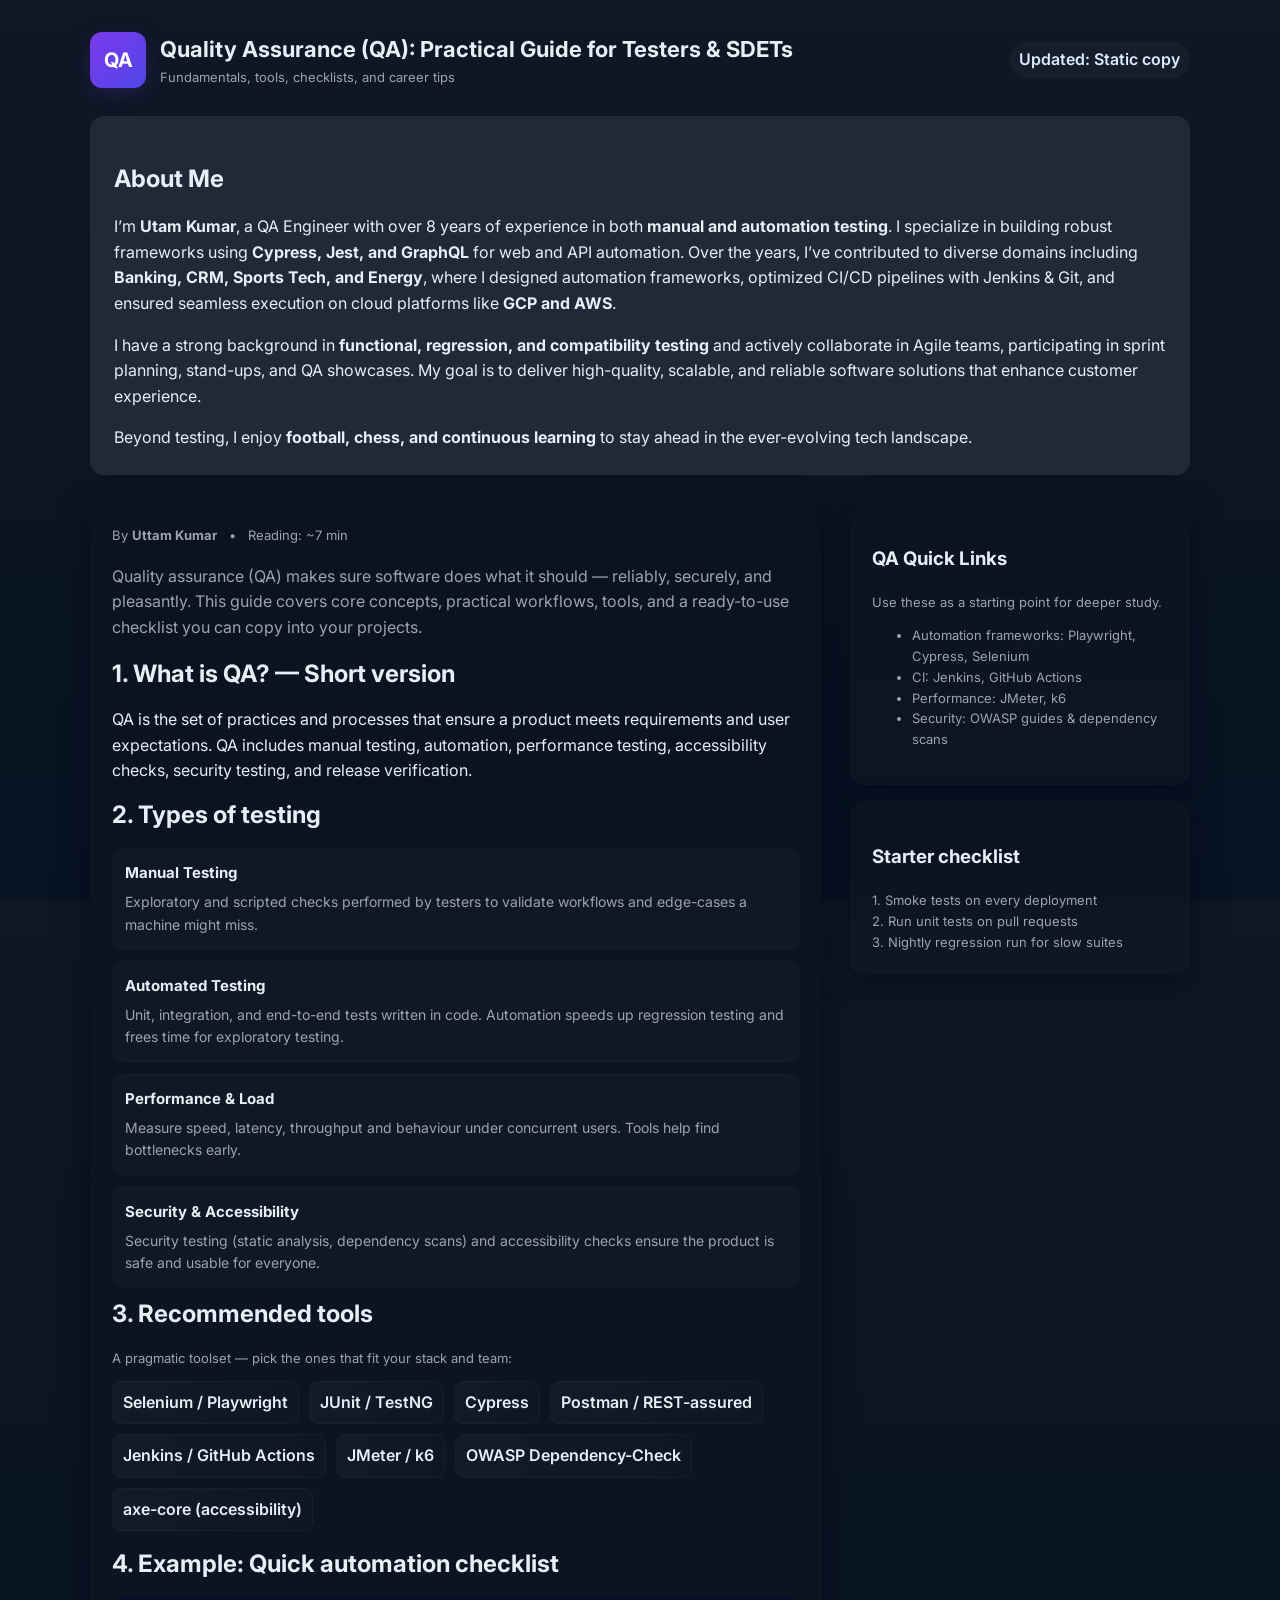
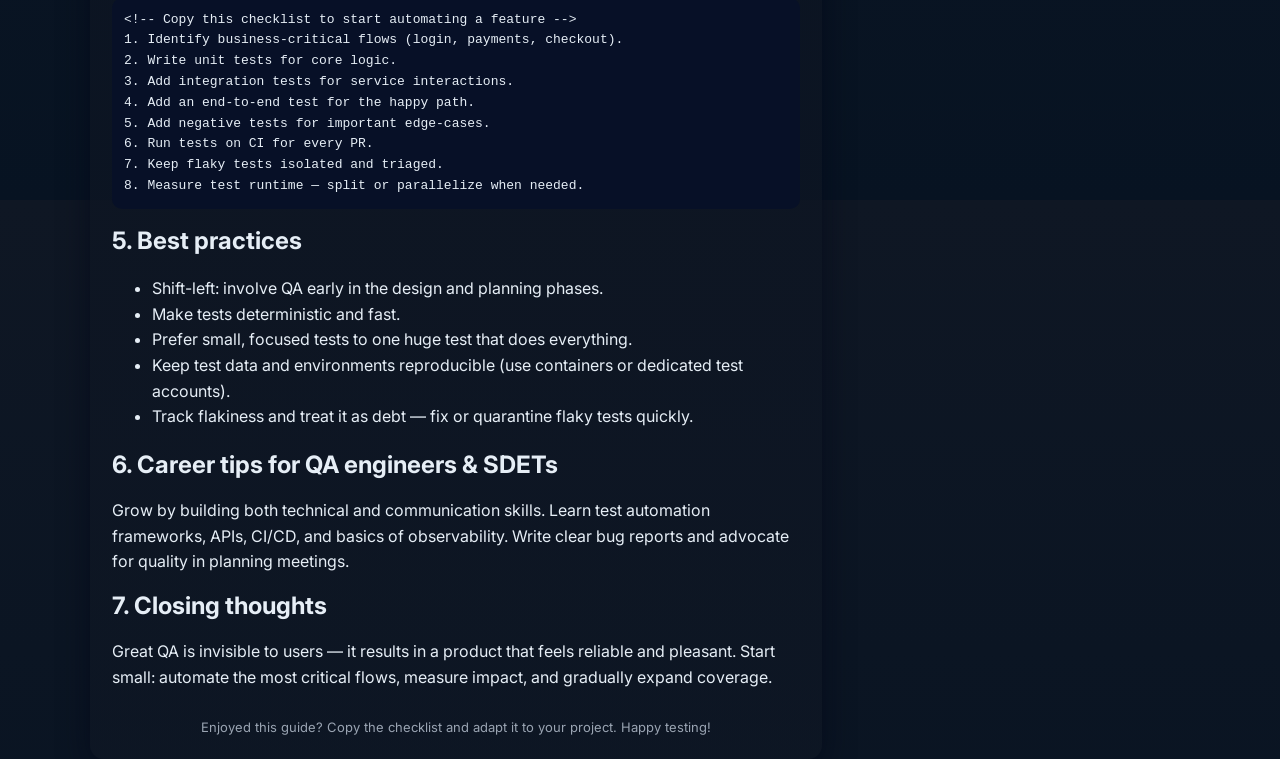
==== index.html @ 9bf0ba05 "testing" ====
<!doctype html>
<html lang="en">
<head>
  <meta charset="utf-8" />
  <meta name="viewport" content="width=device-width, initial-scale=1" />
  <title>Quality Assurance (QA) — A Practical Guide</title>
  <link href="https://fonts.googleapis.com/css2?family=Inter:wght@300;400;600;700&display=swap" rel="stylesheet">
  <style>
    :root{
      --bg:#0f1724; /* deep navy */
      --card:#0b1220;
      --muted:#9aa4b2;
      --accent:#7c3aed;
      --glass: rgba(255,255,255,0.03);
      --glass-2: rgba(255,255,255,0.02);
      --radius: 14px;
    }
    *{box-sizing:border-box}
    html,body{height:100%}
    body{
      margin:0;
      font-family:Inter,system-ui,-apple-system,"Segoe UI",Roboto,"Helvetica Neue",Arial;
      background: linear-gradient(180deg,var(--bg) 0%, #071322 100%);
      color:#e6eef6;
      -webkit-font-smoothing:antialiased;
      -moz-osx-font-smoothing:grayscale;
      line-height:1.6;
      padding:32px;
    }

    .container{max-width:1100px;margin:0 auto}

    header{
      display:flex;align-items:center;justify-content:space-between;margin-bottom:28px;
    }
    .brand{display:flex;gap:14px;align-items:center}
    .logo{
      width:56px;height:56px;border-radius:12px;background:linear-gradient(135deg,var(--accent),#4f46e5);display:flex;align-items:center;justify-content:center;font-weight:700;color:white;font-size:20px;box-shadow:0 6px 20px rgba(124,58,237,0.18)
    }
    h1{font-size:22px;margin:0}
    .sub{color:var(--muted);font-size:13px}

    main{display:grid;grid-template-columns:1fr 340px;gap:28px}

    .card{background:linear-gradient(180deg,var(--card), rgba(15,23,36,0.6));border-radius:var(--radius);padding:22px;box-shadow:0 8px 30px rgba(2,6,23,0.6);}

    /* article */
    article .lead{color:var(--muted);margin-bottom:14px}
    article h2{margin-top:8px;margin-bottom:14px}
    article p{margin:0 0 12px}

    .meta{display:flex;gap:12px;align-items:center;color:var(--muted);font-size:13px;margin-bottom:18px}
    .tag{background:var(--glass);padding:6px 10px;border-radius:999px;font-weight:600;color:#dbeafe}

    .section-list{display:grid;gap:12px}
    .step{background:var(--glass-2);padding:12px;border-radius:12px;border:1px solid rgba(255,255,255,0.02)}
    .step h3{margin:0 0 6px;font-size:15px}
    .step p{margin:0;color:var(--muted);font-size:14px}

    /* sidebar */
    aside .widget{margin-bottom:16px}
    .small{font-size:13px;color:var(--muted)}

    .tools-list{display:flex;flex-wrap:wrap;gap:10px}
    .chip{background:linear-gradient(90deg,rgba(255,255,255,0.03),rgba(255,255,255,0.01));padding:8px 10px;border-radius:10px;font-weight:600;border:1px solid rgba(255,255,255,0.03)}

    pre{background:#071027;padding:12px;border-radius:10px;overflow:auto;font-family:ui-monospace, SFMono-Regular, Menlo, Monaco, "Roboto Mono",monospace;font-size:13px}

    footer{margin-top:26px;color:var(--muted);font-size:13px;text-align:center}

    /* responsive */
    @media (max-width:900px){
      main{grid-template-columns:1fr;}
      body{padding:18px}
      .logo{width:48px;height:48px}
    }
  </style>
</head>
<body>
  <div class="container">
    <header>
      <div class="brand">
        <div class="logo">QA</div>
        <div>
          <h1>Quality Assurance (QA): Practical Guide for Testers & SDETs</h1>
          <div class="sub">Fundamentals, tools, checklists, and career tips</div>
        </div>
      </div>
      <div class="tag">Updated: Static copy</div>
    </header>

    <!-- About Section -->
    <section id="about" class="py-16" style="background:#1f2937;border-radius:var(--radius);padding:24px;margin-bottom:28px;">
      <div class="max-w-4xl mx-auto text-center">
        <h2 class="text-3xl font-bold mb-6" style="font-size:24px;margin-bottom:16px;">About Me</h2>
        <p style="color:#e6eef6;margin-bottom:12px;line-height:1.6;">
          I’m <strong>Utam Kumar</strong>, a QA Engineer with over 8 years of experience in both 
          <strong>manual and automation testing</strong>. I specialize in building robust frameworks 
          using <strong>Cypress, Jest, and GraphQL</strong> for web and API automation. 
          Over the years, I’ve contributed to diverse domains including <strong>Banking, CRM, Sports Tech, 
          and Energy</strong>, where I designed automation frameworks, optimized CI/CD pipelines with 
          Jenkins & Git, and ensured seamless execution on cloud platforms like <strong>GCP and AWS</strong>.
        </p>
        <p style="color:#e6eef6;margin-bottom:12px;line-height:1.6;">
          I have a strong background in <strong>functional, regression, and compatibility testing</strong> 
          and actively collaborate in Agile teams, participating in sprint planning, stand-ups, and QA showcases. 
          My goal is to deliver high-quality, scalable, and reliable software solutions that enhance customer experience.
        </p>
        <p style="color:#e6eef6;margin-bottom:0;line-height:1.6;">
          Beyond testing, I enjoy <strong>football, chess, and continuous learning</strong> to stay ahead in 
          the ever-evolving tech landscape.
        </p>
      </div>
    </section>

    <main>
      <div class="card">
        <article>
          <div class="meta">
            <div>By <strong>Uttam Kumar</strong></div>
            <div>•</div>
            <div>Reading: ~7 min</div>
          </div>

          <p class="lead">Quality assurance (QA) makes sure software does what it should — reliably, securely, and pleasantly. This guide covers core concepts, practical workflows, tools, and a ready-to-use checklist you can copy into your projects.</p>

          <h2>1. What is QA? — Short version</h2>
          <p>QA is the set of practices and processes that ensure a product meets requirements and user expectations. QA includes manual testing, automation, performance testing, accessibility checks, security testing, and release verification.</p>

          <h2>2. Types of testing</h2>
          <div class="section-list">
            <div class="step">
              <h3>Manual Testing</h3>
              <p>Exploratory and scripted checks performed by testers to validate workflows and edge-cases a machine might miss.</p>
            </div>
            <div class="step">
              <h3>Automated Testing</h3>
              <p>Unit, integration, and end-to-end tests written in code. Automation speeds up regression testing and frees time for exploratory testing.</p>
            </div>
            <div class="step">
              <h3>Performance & Load</h3>
              <p>Measure speed, latency, throughput and behaviour under concurrent users. Tools help find bottlenecks early.</p>
            </div>
            <div class="step">
              <h3>Security & Accessibility</h3>
              <p>Security testing (static analysis, dependency scans) and accessibility checks ensure the product is safe and usable for everyone.</p>
            </div>
          </div>

          <h2>3. Recommended tools</h2>
          <p class="small">A pragmatic toolset — pick the ones that fit your stack and team:</p>
          <div class="tools-list" style="margin-top:10px;margin-bottom:14px">
            <div class="chip">Selenium / Playwright</div>
            <div class="chip">JUnit / TestNG</div>
            <div class="chip">Cypress</div>
            <div class="chip">Postman / REST-assured</div>
            <div class="chip">Jenkins / GitHub Actions</div>
            <div class="chip">JMeter / k6</div>
            <div class="chip">OWASP Dependency-Check</div>
            <div class="chip">axe-core (accessibility)</div>
          </div>

          <h2>4. Example: Quick automation checklist</h2>
          <pre>&lt;!-- Copy this checklist to start automating a feature --&gt;
1. Identify business-critical flows (login, payments, checkout).
2. Write unit tests for core logic.
3. Add integration tests for service interactions.
4. Add an end-to-end test for the happy path.
5. Add negative tests for important edge-cases.
6. Run tests on CI for every PR.
7. Keep flaky tests isolated and triaged.
8. Measure test runtime — split or parallelize when needed.
</pre>

          <h2>5. Best practices</h2>
          <ul>
            <li>Shift-left: involve QA early in the design and planning phases.</li>
            <li>Make tests deterministic and fast.</li>
            <li>Prefer small, focused tests to one huge test that does everything.</li>
            <li>Keep test data and environments reproducible (use containers or dedicated test accounts).</li>
            <li>Track flakiness and treat it as debt — fix or quarantine flaky tests quickly.</li>
          </ul>

          <h2>6. Career tips for QA engineers & SDETs</h2>
          <p>Grow by building both technical and communication skills. Learn test automation frameworks, APIs, CI/CD, and basics of observability. Write clear bug reports and advocate for quality in planning meetings.</p>

          <h2>7. Closing thoughts</h2>
          <p>Great QA is invisible to users — it results in a product that feels reliable and pleasant. Start small: automate the most critical flows, measure impact, and gradually expand coverage.</p>

          <footer>Enjoyed this guide? Copy the checklist and adapt it to your project. Happy testing!</footer>
        </article>
      </div>

      <aside>
        <div class="card widget">
          <h3>QA Quick Links</h3>
          <div class="small" style="margin-top:8px">Use these as a starting point for deeper study.</div>
          <ul class="small" style="margin-top:12px">
            <li>Automation frameworks: Playwright, Cypress, Selenium</li>
            <li>CI: Jenkins, GitHub Actions</li>
            <li>Performance: JMeter, k6</li>
            <li>Security: OWASP guides & dependency scans</li>
          </ul>
        </div>

        <div class="card widget">
          <h3>Starter checklist</h3>
          <div class="small" style="margin-top:8px">
            1. Smoke tests on every deployment<br>
            2. Run unit tests on pull requests<br>
            3. Nightly regression run for slow suites
          </div>
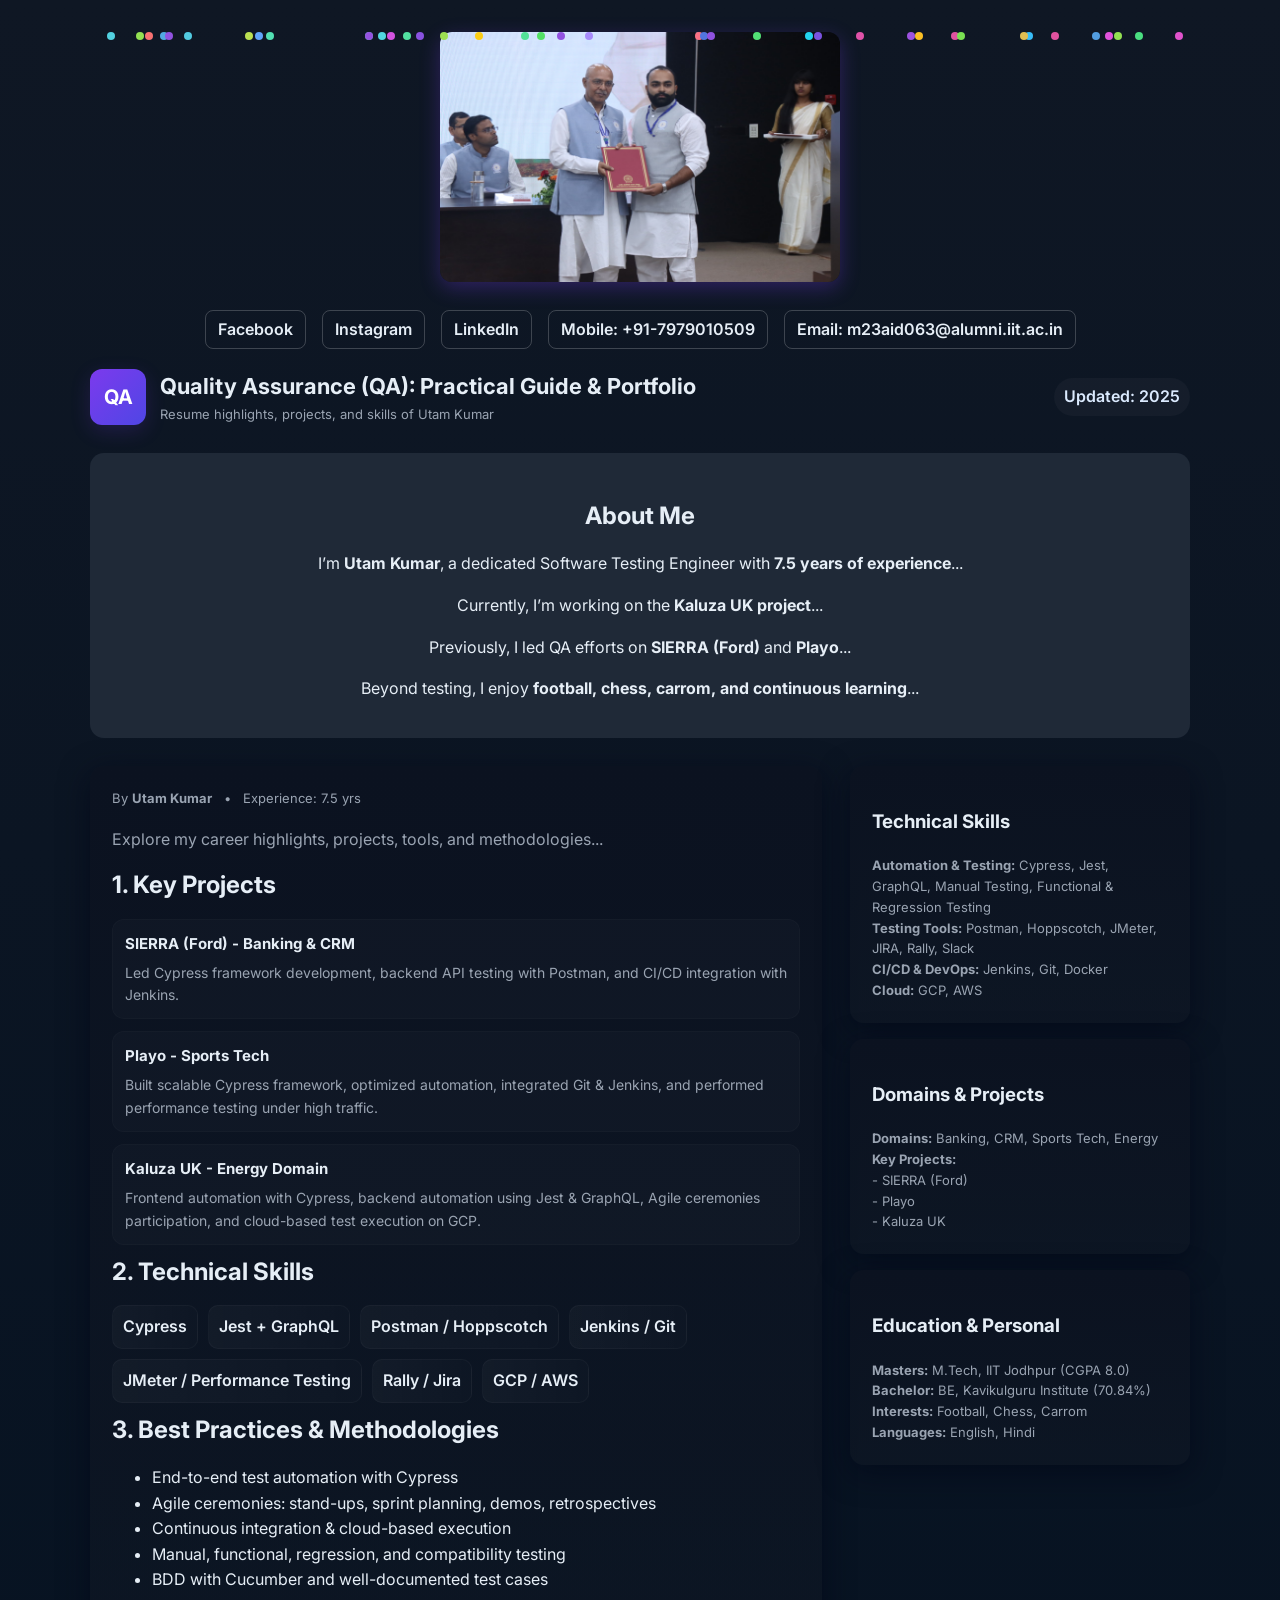
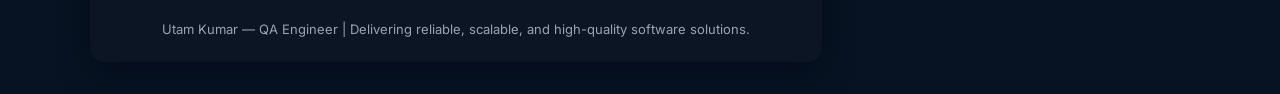
==== commit d290331d: "testing" ====
--- a/index.html
+++ b/index.html
@@ -3,113 +3,50 @@
 <head>
   <meta charset="utf-8" />
   <meta name="viewport" content="width=device-width, initial-scale=1" />
-  <title>Quality Assurance (QA) — A Practical Guide</title>
+  <title>Quality Assurance (QA) — Utam Kumar</title>
   <link href="https://fonts.googleapis.com/css2?family=Inter:wght@300;400;600;700&display=swap" rel="stylesheet">
-  <style>
-    :root{
-      --bg:#0f1724; /* deep navy */
-      --card:#0b1220;
-      --muted:#9aa4b2;
-      --accent:#7c3aed;
-      --glass: rgba(255,255,255,0.03);
-      --glass-2: rgba(255,255,255,0.02);
-      --radius: 14px;
-    }
-    *{box-sizing:border-box}
-    html,body{height:100%}
-    body{
-      margin:0;
-      font-family:Inter,system-ui,-apple-system,"Segoe UI",Roboto,"Helvetica Neue",Arial;
-      background: linear-gradient(180deg,var(--bg) 0%, #071322 100%);
-      color:#e6eef6;
-      -webkit-font-smoothing:antialiased;
-      -moz-osx-font-smoothing:grayscale;
-      line-height:1.6;
-      padding:32px;
-    }
-
-    .container{max-width:1100px;margin:0 auto}
-
-    header{
-      display:flex;align-items:center;justify-content:space-between;margin-bottom:28px;
-    }
-    .brand{display:flex;gap:14px;align-items:center}
-    .logo{
-      width:56px;height:56px;border-radius:12px;background:linear-gradient(135deg,var(--accent),#4f46e5);display:flex;align-items:center;justify-content:center;font-weight:700;color:white;font-size:20px;box-shadow:0 6px 20px rgba(124,58,237,0.18)
-    }
-    h1{font-size:22px;margin:0}
-    .sub{color:var(--muted);font-size:13px}
-
-    main{display:grid;grid-template-columns:1fr 340px;gap:28px}
-
-    .card{background:linear-gradient(180deg,var(--card), rgba(15,23,36,0.6));border-radius:var(--radius);padding:22px;box-shadow:0 8px 30px rgba(2,6,23,0.6);}
-
-    /* article */
-    article .lead{color:var(--muted);margin-bottom:14px}
-    article h2{margin-top:8px;margin-bottom:14px}
-    article p{margin:0 0 12px}
-
-    .meta{display:flex;gap:12px;align-items:center;color:var(--muted);font-size:13px;margin-bottom:18px}
-    .tag{background:var(--glass);padding:6px 10px;border-radius:999px;font-weight:600;color:#dbeafe}
-
-    .section-list{display:grid;gap:12px}
-    .step{background:var(--glass-2);padding:12px;border-radius:12px;border:1px solid rgba(255,255,255,0.02)}
-    .step h3{margin:0 0 6px;font-size:15px}
-    .step p{margin:0;color:var(--muted);font-size:14px}
-
-    /* sidebar */
-    aside .widget{margin-bottom:16px}
-    .small{font-size:13px;color:var(--muted)}
-
-    .tools-list{display:flex;flex-wrap:wrap;gap:10px}
-    .chip{background:linear-gradient(90deg,rgba(255,255,255,0.03),rgba(255,255,255,0.01));padding:8px 10px;border-radius:10px;font-weight:600;border:1px solid rgba(255,255,255,0.03)}
-
-    pre{background:#071027;padding:12px;border-radius:10px;overflow:auto;font-family:ui-monospace, SFMono-Regular, Menlo, Monaco, "Roboto Mono",monospace;font-size:13px}
-
-    footer{margin-top:26px;color:var(--muted);font-size:13px;text-align:center}
-
-    /* responsive */
-    @media (max-width:900px){
-      main{grid-template-columns:1fr;}
-      body{padding:18px}
-      .logo{width:48px;height:48px}
-    }
-  </style>
+  <link rel="stylesheet" href="css/style.css">
 </head>
 <body>
   <div class="container">
+
+    <!-- M.Tech Convocation Photo with Celebration -->
+    <div class="photo-wrapper">
+      <img src="images/convocation.JPG" alt="M.Tech Convocation" class="convocation-img">
+      <div class="confetti">
+        <span></span><span></span><span></span><span></span><span></span>
+        <span></span><span></span><span></span><span></span><span></span>
+      </div>
+    </div>
+
+    <!-- Social Links -->
+    <div class="social-links">
+      <a href="https://www.facebook.com/share/1Guyywwk8i/" target="_blank">Facebook</a>
+      <a href="https://www.instagram.com/uttam_singh____?igsh=MXFjZ2J3ajl0OWM5dw==" target="_blank">Instagram</a>
+      <a href="https://www.linkedin.com/in/utam-kumar-927044224/" target="_blank">LinkedIn</a>
+      <a href="tel:+917979010509">Mobile: +91-7979010509</a>
+      <a href="mailto:m23aid063@alumni.iit.ac.in">Email: m23aid063@alumni.iit.ac.in</a>
+    </div>
+
     <header>
       <div class="brand">
         <div class="logo">QA</div>
         <div>
-          <h1>Quality Assurance (QA): Practical Guide for Testers & SDETs</h1>
-          <div class="sub">Fundamentals, tools, checklists, and career tips</div>
+          <h1>Quality Assurance (QA): Practical Guide & Portfolio</h1>
+          <div class="sub">Resume highlights, projects, and skills of Utam Kumar</div>
         </div>
       </div>
-      <div class="tag">Updated: Static copy</div>
+      <div class="tag">Updated: 2025</div>
     </header>
 
     <!-- About Section -->
-    <section id="about" class="py-16" style="background:#1f2937;border-radius:var(--radius);padding:24px;margin-bottom:28px;">
-      <div class="max-w-4xl mx-auto text-center">
-        <h2 class="text-3xl font-bold mb-6" style="font-size:24px;margin-bottom:16px;">About Me</h2>
-        <p style="color:#e6eef6;margin-bottom:12px;line-height:1.6;">
-          I’m <strong>Utam Kumar</strong>, a QA Engineer with over 8 years of experience in both 
-          <strong>manual and automation testing</strong>. I specialize in building robust frameworks 
-          using <strong>Cypress, Jest, and GraphQL</strong> for web and API automation. 
-          Over the years, I’ve contributed to diverse domains including <strong>Banking, CRM, Sports Tech, 
-          and Energy</strong>, where I designed automation frameworks, optimized CI/CD pipelines with 
-          Jenkins & Git, and ensured seamless execution on cloud platforms like <strong>GCP and AWS</strong>.
-        </p>
-        <p style="color:#e6eef6;margin-bottom:12px;line-height:1.6;">
-          I have a strong background in <strong>functional, regression, and compatibility testing</strong> 
-          and actively collaborate in Agile teams, participating in sprint planning, stand-ups, and QA showcases. 
-          My goal is to deliver high-quality, scalable, and reliable software solutions that enhance customer experience.
-        </p>
-        <p style="color:#e6eef6;margin-bottom:0;line-height:1.6;">
-          Beyond testing, I enjoy <strong>football, chess, and continuous learning</strong> to stay ahead in 
-          the ever-evolving tech landscape.
-        </p>
+    <section id="about" class="about-section">
+      <div class="about-content">
+        <h2>About Me</h2>
+        <p>I’m <strong>Utam Kumar</strong>, a dedicated Software Testing Engineer with <strong>7.5 years of experience</strong>...</p>
+        <p>Currently, I’m working on the <strong>Kaluza UK project</strong>...</p>
+        <p>Previously, I led QA efforts on <strong>SIERRA (Ford)</strong> and <strong>Playo</strong>...</p>
+        <p>Beyond testing, I enjoy <strong>football, chess, carrom, and continuous learning</strong>...</p>
       </div>
     </section>
 
@@ -117,96 +54,90 @@
       <div class="card">
         <article>
           <div class="meta">
-            <div>By <strong>Uttam Kumar</strong></div>
+            <div>By <strong>Utam Kumar</strong></div>
             <div>•</div>
-            <div>Reading: ~7 min</div>
+            <div>Experience: 7.5 yrs</div>
           </div>
 
-          <p class="lead">Quality assurance (QA) makes sure software does what it should — reliably, securely, and pleasantly. This guide covers core concepts, practical workflows, tools, and a ready-to-use checklist you can copy into your projects.</p>
+          <p class="lead">Explore my career highlights, projects, tools, and methodologies...</p>
 
-          <h2>1. What is QA? — Short version</h2>
-          <p>QA is the set of practices and processes that ensure a product meets requirements and user expectations. QA includes manual testing, automation, performance testing, accessibility checks, security testing, and release verification.</p>
-
-          <h2>2. Types of testing</h2>
+          <h2>1. Key Projects</h2>
           <div class="section-list">
             <div class="step">
-              <h3>Manual Testing</h3>
-              <p>Exploratory and scripted checks performed by testers to validate workflows and edge-cases a machine might miss.</p>
+              <h3>SIERRA (Ford) - Banking & CRM</h3>
+              <p>Led Cypress framework development, backend API testing with Postman, and CI/CD integration with Jenkins.</p>
             </div>
             <div class="step">
-              <h3>Automated Testing</h3>
-              <p>Unit, integration, and end-to-end tests written in code. Automation speeds up regression testing and frees time for exploratory testing.</p>
+              <h3>Playo - Sports Tech</h3>
+              <p>Built scalable Cypress framework, optimized automation, integrated Git & Jenkins, and performed performance testing under high traffic.</p>
             </div>
             <div class="step">
-              <h3>Performance & Load</h3>
-              <p>Measure speed, latency, throughput and behaviour under concurrent users. Tools help find bottlenecks early.</p>
-            </div>
-            <div class="step">
-              <h3>Security & Accessibility</h3>
-              <p>Security testing (static analysis, dependency scans) and accessibility checks ensure the product is safe and usable for everyone.</p>
+              <h3>Kaluza UK - Energy Domain</h3>
+              <p>Frontend automation with Cypress, backend automation using Jest & GraphQL, Agile ceremonies participation, and cloud-based test execution on GCP.</p>
             </div>
           </div>
 
-          <h2>3. Recommended tools</h2>
-          <p class="small">A pragmatic toolset — pick the ones that fit your stack and team:</p>
-          <div class="tools-list" style="margin-top:10px;margin-bottom:14px">
-            <div class="chip">Selenium / Playwright</div>
-            <div class="chip">JUnit / TestNG</div>
+          <h2>2. Technical Skills</h2>
+          <div class="tools-list">
             <div class="chip">Cypress</div>
-            <div class="chip">Postman / REST-assured</div>
-            <div class="chip">Jenkins / GitHub Actions</div>
-            <div class="chip">JMeter / k6</div>
-            <div class="chip">OWASP Dependency-Check</div>
-            <div class="chip">axe-core (accessibility)</div>
+            <div class="chip">Jest + GraphQL</div>
+            <div class="chip">Postman / Hoppscotch</div>
+            <div class="chip">Jenkins / Git</div>
+            <div class="chip">JMeter / Performance Testing</div>
+            <div class="chip">Rally / Jira</div>
+            <div class="chip">GCP / AWS</div>
           </div>
 
-          <h2>4. Example: Quick automation checklist</h2>
-          <pre>&lt;!-- Copy this checklist to start automating a feature --&gt;
-1. Identify business-critical flows (login, payments, checkout).
-2. Write unit tests for core logic.
-3. Add integration tests for service interactions.
-4. Add an end-to-end test for the happy path.
-5. Add negative tests for important edge-cases.
-6. Run tests on CI for every PR.
-7. Keep flaky tests isolated and triaged.
-8. Measure test runtime — split or parallelize when needed.
-</pre>
-
-          <h2>5. Best practices</h2>
+          <h2>3. Best Practices & Methodologies</h2>
           <ul>
-            <li>Shift-left: involve QA early in the design and planning phases.</li>
-            <li>Make tests deterministic and fast.</li>
-            <li>Prefer small, focused tests to one huge test that does everything.</li>
-            <li>Keep test data and environments reproducible (use containers or dedicated test accounts).</li>
-            <li>Track flakiness and treat it as debt — fix or quarantine flaky tests quickly.</li>
+            <li>End-to-end test automation with Cypress</li>
+            <li>Agile ceremonies: stand-ups, sprint planning, demos, retrospectives</li>
+            <li>Continuous integration & cloud-based execution</li>
+            <li>Manual, functional, regression, and compatibility testing</li>
+            <li>BDD with Cucumber and well-documented test cases</li>
           </ul>
 
-          <h2>6. Career tips for QA engineers & SDETs</h2>
-          <p>Grow by building both technical and communication skills. Learn test automation frameworks, APIs, CI/CD, and basics of observability. Write clear bug reports and advocate for quality in planning meetings.</p>
-
-          <h2>7. Closing thoughts</h2>
-          <p>Great QA is invisible to users — it results in a product that feels reliable and pleasant. Start small: automate the most critical flows, measure impact, and gradually expand coverage.</p>
-
-          <footer>Enjoyed this guide? Copy the checklist and adapt it to your project. Happy testing!</footer>
+          <footer>Utam Kumar — QA Engineer | Delivering reliable, scalable, and high-quality software solutions.</footer>
         </article>
       </div>
 
       <aside>
         <div class="card widget">
-          <h3>QA Quick Links</h3>
-          <div class="small" style="margin-top:8px">Use these as a starting point for deeper study.</div>
-          <ul class="small" style="margin-top:12px">
-            <li>Automation frameworks: Playwright, Cypress, Selenium</li>
-            <li>CI: Jenkins, GitHub Actions</li>
-            <li>Performance: JMeter, k6</li>
-            <li>Security: OWASP guides & dependency scans</li>
-          </ul>
+          <h3>Technical Skills</h3>
+          <div class="small">
+            <strong>Automation & Testing:</strong> Cypress, Jest, GraphQL, Manual Testing, Functional & Regression Testing<br>
+            <strong>Testing Tools:</strong> Postman, Hoppscotch, JMeter, JIRA, Rally, Slack<br>
+            <strong>CI/CD & DevOps:</strong> Jenkins, Git, Docker<br>
+            <strong>Cloud:</strong> GCP, AWS
+          </div>
         </div>
 
         <div class="card widget">
-          <h3>Starter checklist</h3>
-          <div class="small" style="margin-top:8px">
-            1. Smoke tests on every deployment<br>
-            2. Run unit tests on pull requests<br>
-            3. Nightly regression run for slow suites
-          </div>+          <h3>Domains & Projects</h3>
+          <div class="small">
+            <strong>Domains:</strong> Banking, CRM, Sports Tech, Energy<br>
+            <strong>Key Projects:</strong><br>
+            - SIERRA (Ford)<br>
+            - Playo<br>
+            - Kaluza UK
+          </div>
+        </div>
+
+        <div class="card widget">
+          <h3>Education & Personal</h3>
+          <div class="small">
+            <strong>Masters:</strong> M.Tech, IIT Jodhpur (CGPA 8.0)<br>
+            <strong>Bachelor:</strong> BE, Kavikulguru Institute (70.84%)<br>
+            <strong>Interests:</strong> Football, Chess, Carrom<br>
+            <strong>Languages:</strong> English, Hindi
+          </div>
+        </div>
+      </aside>
+    </main>
+
+  </div>
+
+  <!-- Optional JS for dynamic confetti -->
+  <script src="js/confetti.js"></script>
+</body>
+</html>
--- a/css/style.css
+++ b/css/style.css
@@ -0,0 +1,68 @@
+:root{
+  --bg:#0f1724; --card:#0b1220; --muted:#9aa4b2; --accent:#7c3aed;
+  --glass: rgba(255,255,255,0.03); --glass-2: rgba(255,255,255,0.02);
+  --radius:14px;
+}
+*{box-sizing:border-box;}
+body{
+  margin:0; font-family:Inter,system-ui,-apple-system,"Segoe UI",Roboto,sans-serif;
+  background:linear-gradient(180deg,var(--bg) 0%, #071322 100%);
+  color:#e6eef6; line-height:1.6; padding:32px;
+}
+
+.container{max-width:1100px;margin:0 auto;}
+header{display:flex;align-items:center;justify-content:space-between;margin-bottom:28px;}
+.brand{display:flex;gap:14px;align-items:center;}
+.logo{width:56px;height:56px;border-radius:12px;background:linear-gradient(135deg,var(--accent),#4f46e5);display:flex;align-items:center;justify-content:center;font-weight:700;color:white;font-size:20px;box-shadow:0 6px 20px rgba(124,58,237,0.18);}
+h1{font-size:22px;margin:0;}
+.sub{color:var(--muted);font-size:13px;}
+main{display:grid;grid-template-columns:1fr 340px;gap:28px;}
+.card{background:linear-gradient(180deg,var(--card), rgba(15,23,36,0.6));border-radius:var(--radius);padding:22px;box-shadow:0 8px 30px rgba(2,6,23,0.6);}
+article .lead{color:var(--muted);margin-bottom:14px;}
+article h2{margin-top:8px;margin-bottom:14px;}
+article p{margin:0 0 12px;}
+.meta{display:flex;gap:12px;align-items:center;color:var(--muted);font-size:13px;margin-bottom:18px;}
+.tag{background:var(--glass);padding:6px 10px;border-radius:999px;font-weight:600;color:#dbeafe;}
+.section-list{display:grid;gap:12px;}
+.step{background:var(--glass-2);padding:12px;border-radius:12px;border:1px solid rgba(255,255,255,0.02);}
+.step h3{margin:0 0 6px;font-size:15px;}
+.step p{margin:0;color:var(--muted);font-size:14px;}
+aside .widget{margin-bottom:16px;}
+.small{font-size:13px;color:var(--muted);}
+.tools-list{display:flex;flex-wrap:wrap;gap:10px;}
+.chip{background:linear-gradient(90deg,rgba(255,255,255,0.03),rgba(255,255,255,0.01));padding:8px 10px;border-radius:10px;font-weight:600;border:1px solid rgba(255,255,255,0.03);}
+footer{margin-top:26px;color:var(--muted);font-size:13px;text-align:center;}
+.social-links{display:flex;justify-content:center;gap:16px;margin-bottom:20px;}
+.social-links a{color:#e6eef6;text-decoration:none;font-weight:600;border:1px solid rgba(255,255,255,0.2);padding:6px 12px;border-radius:8px;transition:0.2s;}
+.social-links a:hover{background:var(--accent);color:white;border-color:var(--accent);}
+
+/* About Section */
+.about-section{background:#1f2937;border-radius:var(--radius);padding:24px;margin-bottom:28px;text-align:center;}
+.about-section h2{font-size:24px;margin-bottom:16px;}
+.about-section p{color:#e6eef6;margin-bottom:12px;line-height:1.6;}
+
+/* Convocation + Celebration */
+.photo-wrapper{position:relative;text-align:center;margin-bottom:20px;}
+.convocation-img{width:400px;height:250px;border-radius:12px;box-shadow:0 6px 20px rgba(124,58,237,0.3);}
+.confetti{position:absolute;top:0;left:0;width:100%;height:100%;pointer-events:none;overflow:hidden;}
+.confetti span{position:absolute;display:block;width:8px;height:8px;border-radius:50%;animation:fall 2.5s linear infinite;}
+@keyframes fall{0%{transform:translateY(0) rotate(0deg);opacity:1;}100%{transform:translateY(250px) rotate(360deg);opacity:0;}}
+.confetti span:nth-child(1){left:5%;animation-delay:0s;background:#f87171;}
+.confetti span:nth-child(2){left:15%;animation-delay:0.3s;background:#60a5fa;}
+.confetti span:nth-child(3){left:25%;animation-delay:0.6s;background:#34d399;}
+.confetti span:nth-child(4){left:35%;animation-delay:0.9s;background:#facc15;}
+.confetti span:nth-child(5){left:45%;animation-delay:1.2s;background:#a78bfa;}
+.confetti span:nth-child(6){left:55%;animation-delay:1.5s;background:#fb7185;}
+.confetti span:nth-child(7){left:65%;animation-delay:1.8s;background:#22d3ee;}
+.confetti span:nth-child(8){left:75%;animation-delay:2.1s;background:#fbbf24;}
+.confetti span:nth-child(9){left:85%;animation-delay:2.4s;background:#38bdf8;}
+.confetti span:nth-child(10){left:95%;animation-delay:2.7s;background:#4ade80;}
+
+/* Responsive */
+@media (max-width:900px){
+  main{grid-template-columns:1fr;}
+  body{padding:18px;}
+  .logo{width:48px;height:48px;}
+  .social-links{flex-wrap:wrap;gap:10px;}
+  .convocation-img{width:100%;height:auto;}
+}
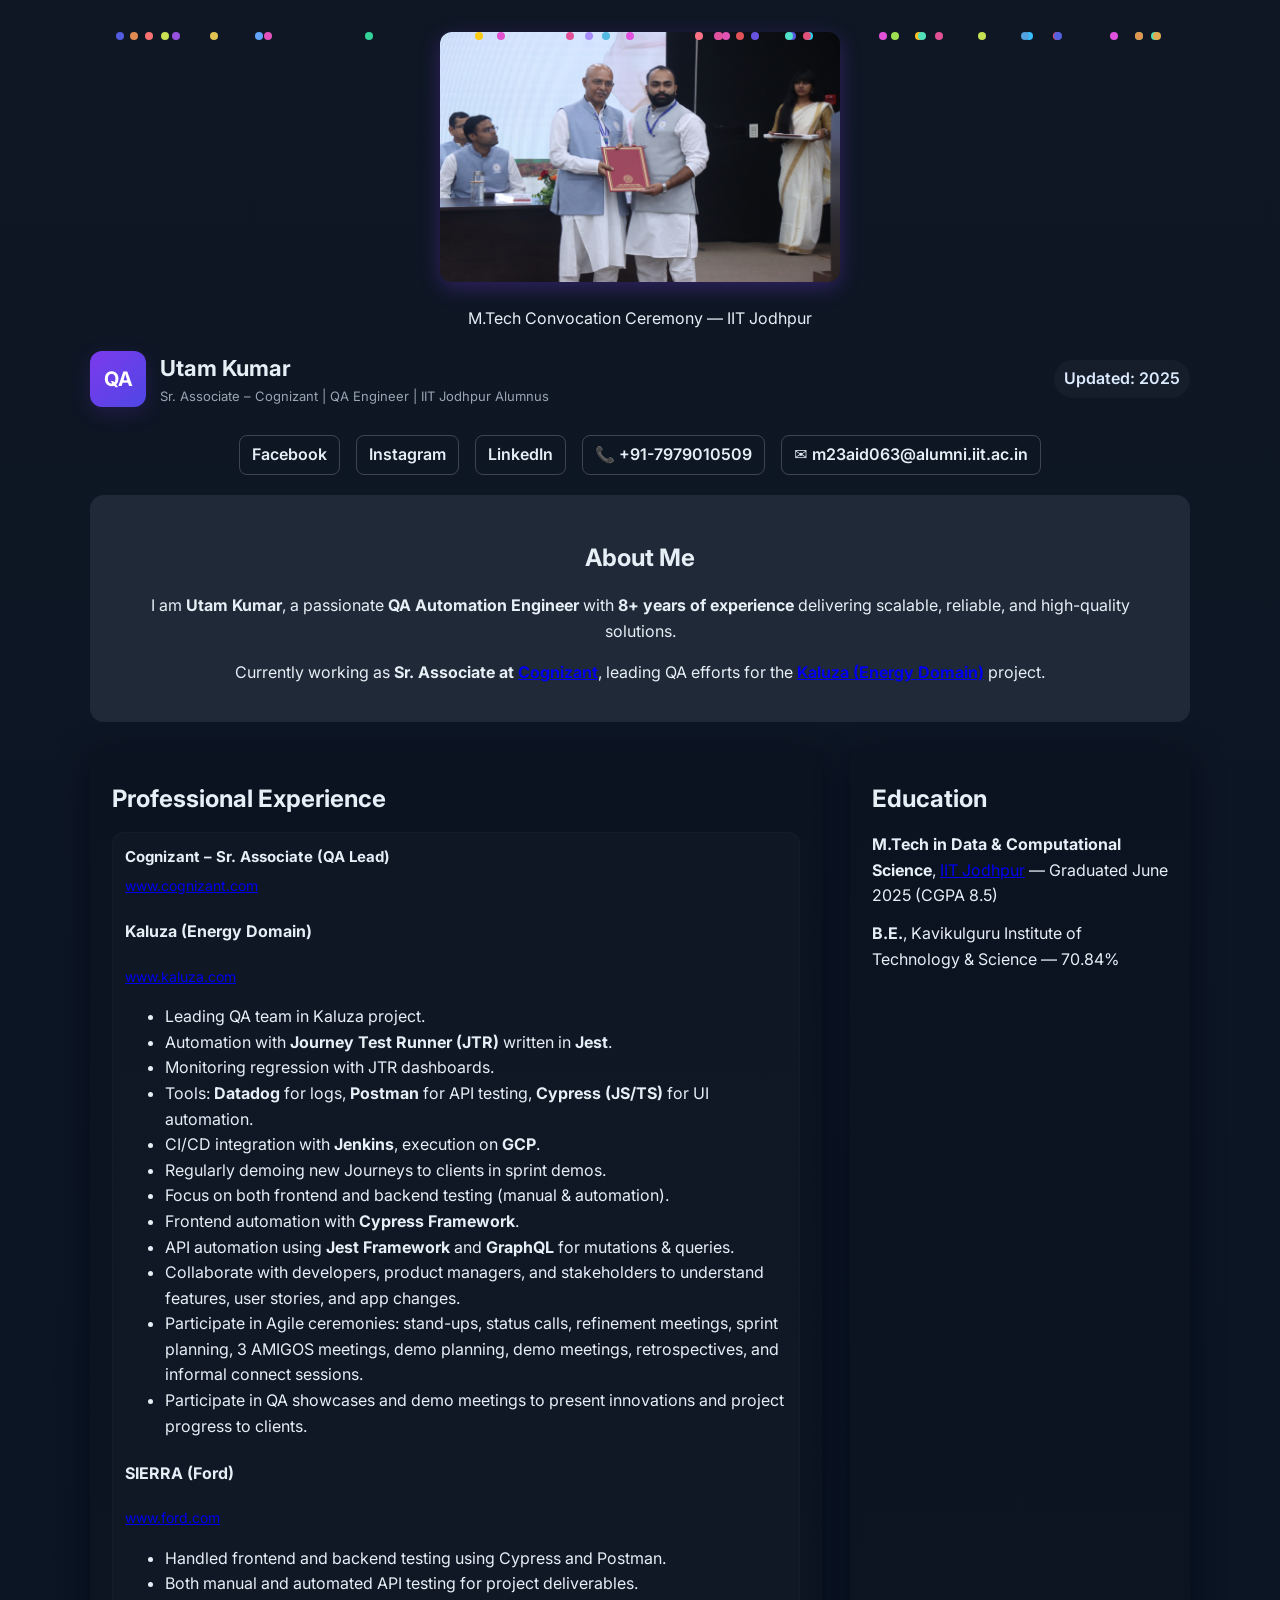
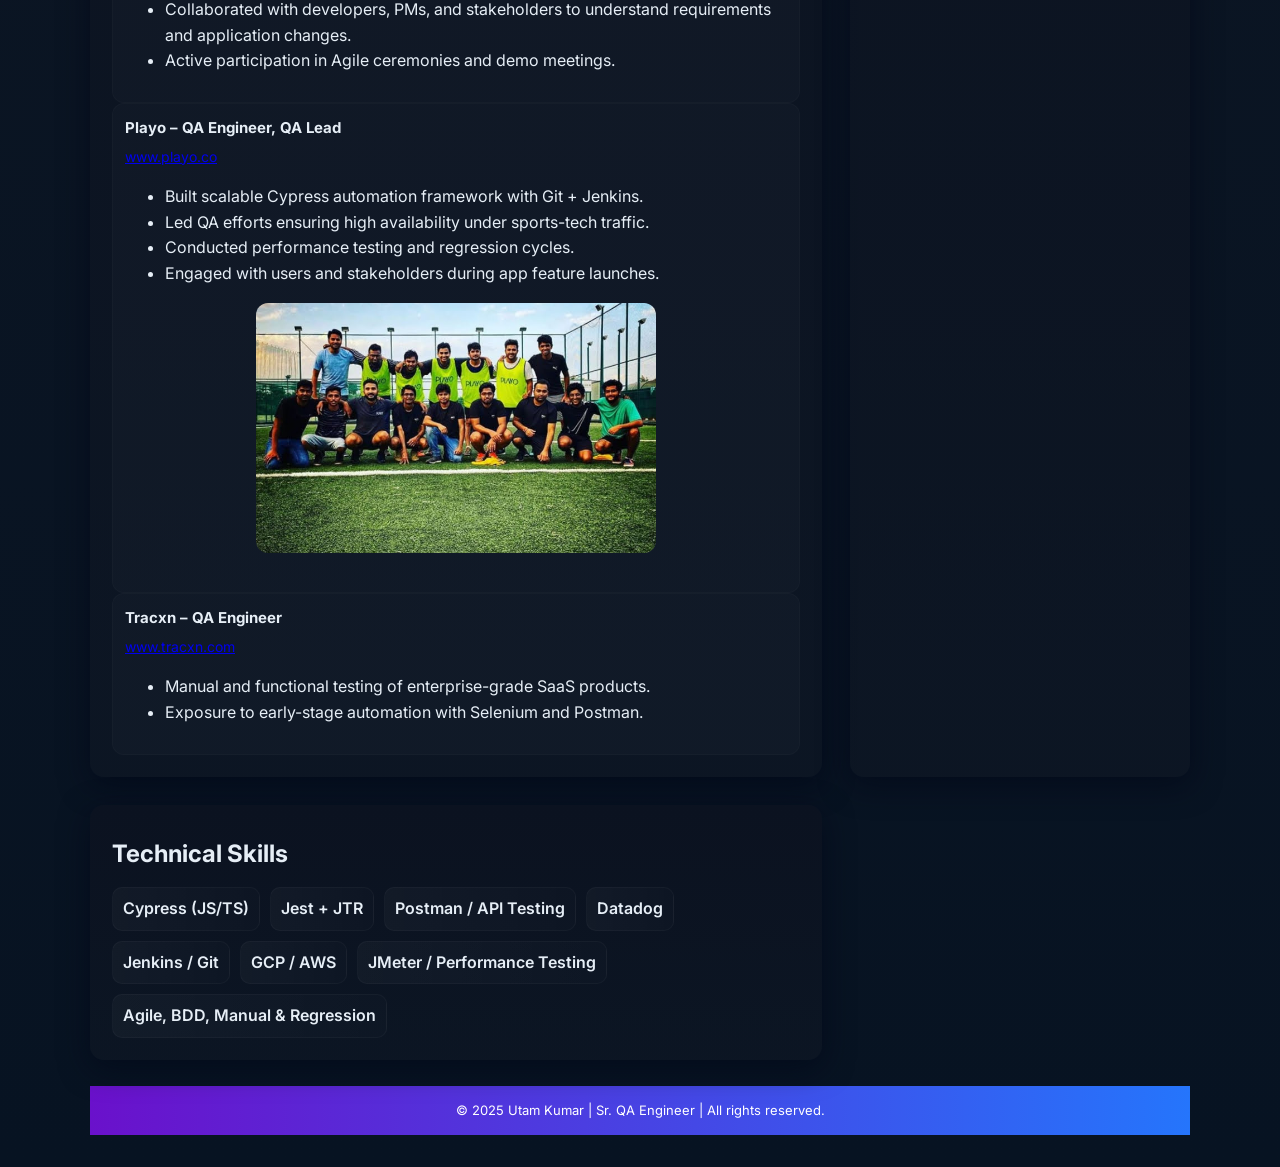
==== commit 61de4262: "about us update" ====
--- a/index.html
+++ b/index.html
@@ -1,143 +1,173 @@
 <!doctype html>
 <html lang="en">
+
 <head>
   <meta charset="utf-8" />
   <meta name="viewport" content="width=device-width, initial-scale=1" />
-  <title>Quality Assurance (QA) — Utam Kumar</title>
+  <title>Utam Kumar — Sr. QA Engineer</title>
   <link href="https://fonts.googleapis.com/css2?family=Inter:wght@300;400;600;700&display=swap" rel="stylesheet">
   <link rel="stylesheet" href="css/style.css">
 </head>
+
 <body>
   <div class="container">
-
-    <!-- M.Tech Convocation Photo with Celebration -->
     <div class="photo-wrapper">
       <img src="images/convocation.JPG" alt="M.Tech Convocation" class="convocation-img">
+
+      <!-- Celebration Effect -->
       <div class="confetti">
         <span></span><span></span><span></span><span></span><span></span>
         <span></span><span></span><span></span><span></span><span></span>
       </div>
+
+      <!-- Text below image -->
+      <p class="caption-text">M.Tech Convocation Ceremony — IIT Jodhpur</p>
     </div>
+
+
+    <!-- Header -->
+    <header>
+      <div class="brand">
+        <div class="logo">QA</div>
+        <div>
+          <h1>Utam Kumar</h1>
+          <div class="sub">Sr. Associate – Cognizant | QA Engineer | IIT Jodhpur Alumnus</div>
+        </div>
+      </div>
+      <div class="tag">Updated: 2025</div>
+    </header>
 
     <!-- Social Links -->
     <div class="social-links">
       <a href="https://www.facebook.com/share/1Guyywwk8i/" target="_blank">Facebook</a>
       <a href="https://www.instagram.com/uttam_singh____?igsh=MXFjZ2J3ajl0OWM5dw==" target="_blank">Instagram</a>
       <a href="https://www.linkedin.com/in/utam-kumar-927044224/" target="_blank">LinkedIn</a>
-      <a href="tel:+917979010509">Mobile: +91-7979010509</a>
-      <a href="mailto:m23aid063@alumni.iit.ac.in">Email: m23aid063@alumni.iit.ac.in</a>
+      <a href="tel:+917979010509">📞 +91-7979010509</a>
+      <a href="mailto:m23aid063@alumni.iit.ac.in">✉️ m23aid063@alumni.iit.ac.in</a>
     </div>
-
-    <header>
-      <div class="brand">
-        <div class="logo">QA</div>
-        <div>
-          <h1>Quality Assurance (QA): Practical Guide & Portfolio</h1>
-          <div class="sub">Resume highlights, projects, and skills of Utam Kumar</div>
-        </div>
-      </div>
-      <div class="tag">Updated: 2025</div>
-    </header>
 
     <!-- About Section -->
     <section id="about" class="about-section">
-      <div class="about-content">
-        <h2>About Me</h2>
-        <p>I’m <strong>Utam Kumar</strong>, a dedicated Software Testing Engineer with <strong>7.5 years of experience</strong>...</p>
-        <p>Currently, I’m working on the <strong>Kaluza UK project</strong>...</p>
-        <p>Previously, I led QA efforts on <strong>SIERRA (Ford)</strong> and <strong>Playo</strong>...</p>
-        <p>Beyond testing, I enjoy <strong>football, chess, carrom, and continuous learning</strong>...</p>
-      </div>
+      <h2>About Me</h2>
+      <p>I am <strong>Utam Kumar</strong>, a passionate <strong>QA Automation Engineer</strong> with <strong>8+ years of
+          experience</strong> delivering scalable, reliable, and high-quality solutions.</p>
+      <p>Currently working as <strong>Sr. Associate at <a href="https://www.cognizant.com"
+            target="_blank">Cognizant</a></strong>, leading QA efforts for the <a href="https://www.kaluza.com/"
+          target="_blank"><strong>Kaluza (Energy Domain)</strong></a> project.</p>
     </section>
 
+    <!-- Experience Section -->
     <main>
       <div class="card">
         <article>
-          <div class="meta">
-            <div>By <strong>Utam Kumar</strong></div>
-            <div>•</div>
-            <div>Experience: 7.5 yrs</div>
+          <h2>Professional Experience</h2>
+          <!-- Cognizant -->
+          <div class="step">
+            <h3>Cognizant – Sr. Associate (QA Lead)</h3>
+            <p><a href="https://www.cognizant.com" target="_blank">www.cognizant.com</a></p>
+
+            <!-- Kaluza Project -->
+            <h4>Kaluza (Energy Domain)</h4>
+            <p><a href="https://www.kaluza.com/" target="_blank">www.kaluza.com</a></p>
+            <ul>
+              <li>Leading QA team in Kaluza project.</li>
+              <li>Automation with <strong>Journey Test Runner (JTR)</strong> written in <strong>Jest</strong>.</li>
+              <li>Monitoring regression with JTR dashboards.</li>
+              <li>Tools: <strong>Datadog</strong> for logs, <strong>Postman</strong> for API testing, <strong>Cypress
+                  (JS/TS)</strong> for UI automation.</li>
+              <li>CI/CD integration with <strong>Jenkins</strong>, execution on <strong>GCP</strong>.</li>
+              <li>Regularly demoing new Journeys to clients in sprint demos.</li>
+              <li>Focus on both frontend and backend testing (manual & automation).</li>
+              <li>Frontend automation with <strong>Cypress Framework</strong>.</li>
+              <li>API automation using <strong>Jest Framework</strong> and <strong>GraphQL</strong> for mutations &
+                queries.</li>
+              <li>Collaborate with developers, product managers, and stakeholders to understand features, user stories,
+                and app changes.</li>
+              <li>Participate in Agile ceremonies: stand-ups, status calls, refinement meetings, sprint planning, 3
+                AMIGOS meetings, demo planning, demo meetings, retrospectives, and informal connect sessions.</li>
+              <li>Participate in QA showcases and demo meetings to present innovations and project progress to clients.
+              </li>
+            </ul>
+
+            <!-- Ford Project -->
+            <h4>SIERRA (Ford)</h4>
+            <p><a href="https://www.ford.com/" target="_blank">www.ford.com</a></p>
+            <ul>
+              <li>Handled frontend and backend testing using Cypress and Postman.</li>
+              <li>Both manual and automated API testing for project deliverables.</li>
+              <li>Collaborated with developers, PMs, and stakeholders to understand requirements and application
+                changes.</li>
+              <li>Active participation in Agile ceremonies and demo meetings.</li>
+            </ul>
           </div>
 
-          <p class="lead">Explore my career highlights, projects, tools, and methodologies...</p>
-
-          <h2>1. Key Projects</h2>
-          <div class="section-list">
-            <div class="step">
-              <h3>SIERRA (Ford) - Banking & CRM</h3>
-              <p>Led Cypress framework development, backend API testing with Postman, and CI/CD integration with Jenkins.</p>
-            </div>
-            <div class="step">
-              <h3>Playo - Sports Tech</h3>
-              <p>Built scalable Cypress framework, optimized automation, integrated Git & Jenkins, and performed performance testing under high traffic.</p>
-            </div>
-            <div class="step">
-              <h3>Kaluza UK - Energy Domain</h3>
-              <p>Frontend automation with Cypress, backend automation using Jest & GraphQL, Agile ceremonies participation, and cloud-based test execution on GCP.</p>
+          <!-- Playo -->
+          <div class="step">
+            <h3>Playo – QA Engineer, QA Lead</h3>
+            <p><a href="https://playo.co" target="_blank">www.playo.co</a></p>
+            <ul>
+              <li>Built scalable Cypress automation framework with Git + Jenkins.</li>
+              <li>Led QA efforts ensuring high availability under sports-tech traffic.</li>
+              <li>Conducted performance testing and regression cycles.</li>
+              <li>Engaged with users and stakeholders during app feature launches.</li>
+            </ul>
+            <div class="photo-wrapper">
+              <img src="images/football1.jpg" alt="Playo Football Event" class="experience-img"
+                style="width:400px; height:250px; object-fit:cover; border-radius:12px;">
             </div>
           </div>
 
-          <h2>2. Technical Skills</h2>
-          <div class="tools-list">
-            <div class="chip">Cypress</div>
-            <div class="chip">Jest + GraphQL</div>
-            <div class="chip">Postman / Hoppscotch</div>
-            <div class="chip">Jenkins / Git</div>
-            <div class="chip">JMeter / Performance Testing</div>
-            <div class="chip">Rally / Jira</div>
-            <div class="chip">GCP / AWS</div>
+          <!-- Tracxn -->
+          <div class="step">
+            <h3>Tracxn – QA Engineer</h3>
+            <p><a href="https://tracxn.com" target="_blank">www.tracxn.com</a></p>
+            <ul>
+              <li>Manual and functional testing of enterprise-grade SaaS products.</li>
+              <li>Exposure to early-stage automation with Selenium and Postman.</li>
+            </ul>
           </div>
 
-          <h2>3. Best Practices & Methodologies</h2>
-          <ul>
-            <li>End-to-end test automation with Cypress</li>
-            <li>Agile ceremonies: stand-ups, sprint planning, demos, retrospectives</li>
-            <li>Continuous integration & cloud-based execution</li>
-            <li>Manual, functional, regression, and compatibility testing</li>
-            <li>BDD with Cucumber and well-documented test cases</li>
-          </ul>
-
-          <footer>Utam Kumar — QA Engineer | Delivering reliable, scalable, and high-quality software solutions.</footer>
         </article>
       </div>
 
-      <aside>
-        <div class="card widget">
-          <h3>Technical Skills</h3>
-          <div class="small">
-            <strong>Automation & Testing:</strong> Cypress, Jest, GraphQL, Manual Testing, Functional & Regression Testing<br>
-            <strong>Testing Tools:</strong> Postman, Hoppscotch, JMeter, JIRA, Rally, Slack<br>
-            <strong>CI/CD & DevOps:</strong> Jenkins, Git, Docker<br>
-            <strong>Cloud:</strong> GCP, AWS
+      <!-- Education Section -->
+      <div class="card">
+        <article>
+          <h2>Education</h2>
+          <p><strong>M.Tech in Data & Computational Science</strong>, <a href="https://iitj.ac.in" target="_blank">IIT
+              Jodhpur</a> — Graduated June 2025 (CGPA 8.5)</p>
+          <p><strong>B.E.</strong>, Kavikulguru Institute of Technology & Science — 70.84%</p>
+        </article>
+      </div>
+
+      <!-- Skills Section -->
+      <div class="card">
+        <article>
+          <h2>Technical Skills</h2>
+          <div class="tools-list">
+            <div class="chip">Cypress (JS/TS)</div>
+            <div class="chip">Jest + JTR</div>
+            <div class="chip">Postman / API Testing</div>
+            <div class="chip">Datadog</div>
+            <div class="chip">Jenkins / Git</div>
+            <div class="chip">GCP / AWS</div>
+            <div class="chip">JMeter / Performance Testing</div>
+            <div class="chip">Agile, BDD, Manual & Regression</div>
           </div>
-        </div>
+        </article>
+      </div>
+    </main>
 
-        <div class="card widget">
-          <h3>Domains & Projects</h3>
-          <div class="small">
-            <strong>Domains:</strong> Banking, CRM, Sports Tech, Energy<br>
-            <strong>Key Projects:</strong><br>
-            - SIERRA (Ford)<br>
-            - Playo<br>
-            - Kaluza UK
-          </div>
-        </div>
+    <!-- Footer -->
+    <footer style="text-align:center; padding:1px; background:linear-gradient(90deg,#6a11cb,#2575fc); color:#fff;">
+      <p>© 2025 Utam Kumar | Sr. QA Engineer | All rights reserved.</p>
+    </footer>
 
-        <div class="card widget">
-          <h3>Education & Personal</h3>
-          <div class="small">
-            <strong>Masters:</strong> M.Tech, IIT Jodhpur (CGPA 8.0)<br>
-            <strong>Bachelor:</strong> BE, Kavikulguru Institute (70.84%)<br>
-            <strong>Interests:</strong> Football, Chess, Carrom<br>
-            <strong>Languages:</strong> English, Hindi
-          </div>
-        </div>
-      </aside>
-    </main>
 
   </div>
 
-  <!-- Optional JS for dynamic confetti -->
+  <!-- Optional Confetti JS -->
   <script src="js/confetti.js"></script>
 </body>
-</html>
+
+</html>
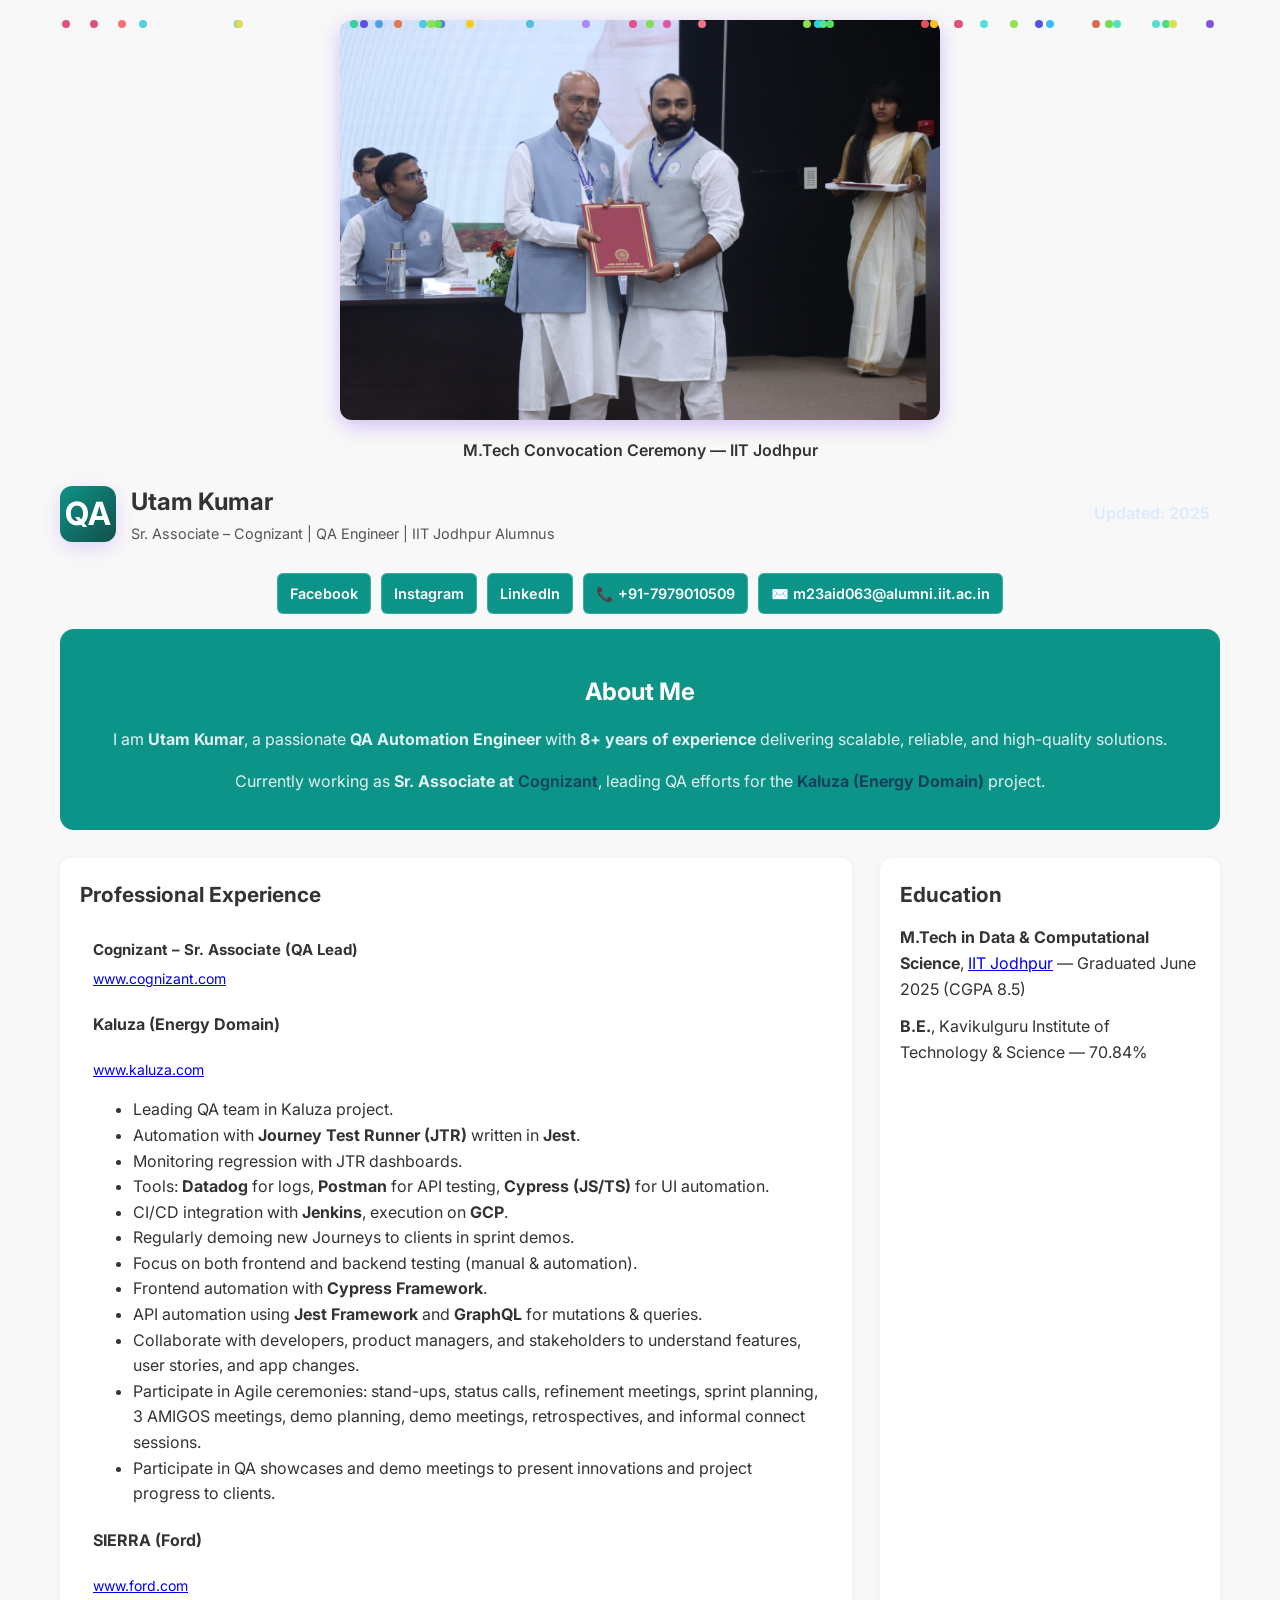
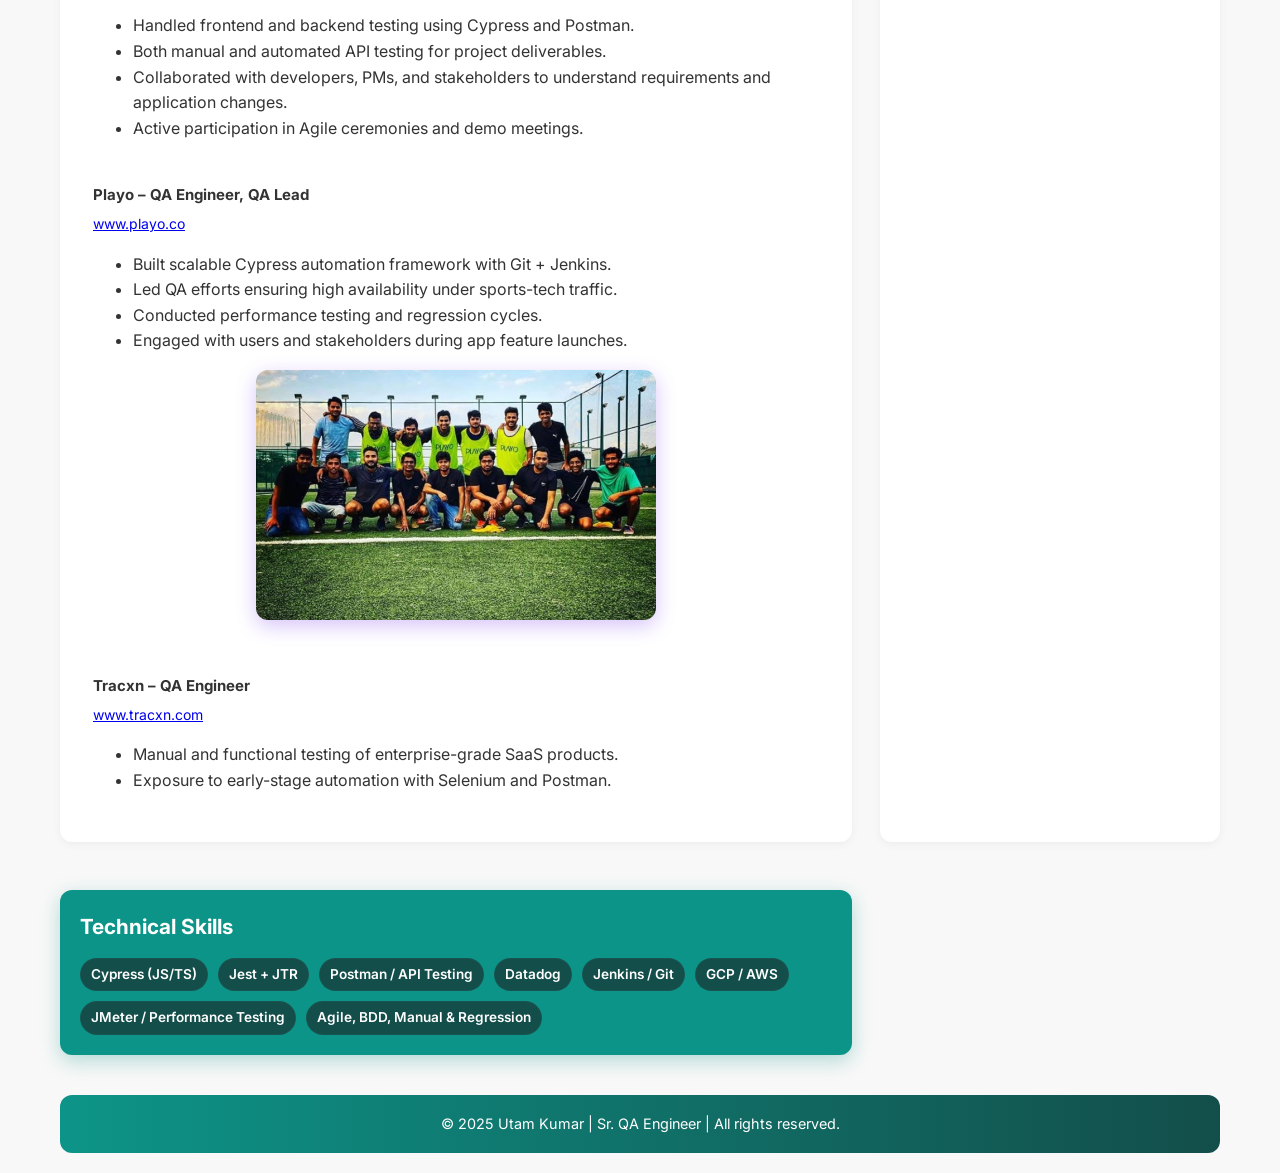
==== commit 48f486a1: "updated About Us" ====
--- a/index.html
+++ b/index.html
@@ -52,9 +52,11 @@
       <p>I am <strong>Utam Kumar</strong>, a passionate <strong>QA Automation Engineer</strong> with <strong>8+ years of
           experience</strong> delivering scalable, reliable, and high-quality solutions.</p>
       <p>Currently working as <strong>Sr. Associate at <a href="https://www.cognizant.com"
-            target="_blank">Cognizant</a></strong>, leading QA efforts for the <a href="https://www.kaluza.com/"
-          target="_blank"><strong>Kaluza (Energy Domain)</strong></a> project.</p>
+            target="_blank">Cognizant</a></strong>,
+        leading QA efforts for the <a href="https://www.kaluza.com/" target="_blank"><strong>Kaluza (Energy
+            Domain)</strong></a> project.</p>
     </section>
+
 
     <!-- Experience Section -->
     <main>
@@ -141,7 +143,22 @@
       </div>
 
       <!-- Skills Section -->
-      <div class="card">
+      <!-- <div class="card">
+        <article>
+          <h2>Technical Skills</h2>
+          <div class="tools-list">
+            <div class="chip">Cypress (JS/TS)</div>
+            <div class="chip">Jest + JTR</div>
+            <div class="chip">Postman / API Testing</div>
+            <div class="chip">Datadog</div>
+            <div class="chip">Jenkins / Git</div>
+            <div class="chip">GCP / AWS</div>
+            <div class="chip">JMeter / Performance Testing</div>
+            <div class="chip">Agile, BDD, Manual & Regression</div>
+          </div>
+        </article>
+      </div> -->
+      <div class="card skills-card">
         <article>
           <h2>Technical Skills</h2>
           <div class="tools-list">
@@ -156,12 +173,12 @@
           </div>
         </article>
       </div>
+
     </main>
-
-    <!-- Footer -->
-    <footer style="text-align:center; padding:1px; background:linear-gradient(90deg,#6a11cb,#2575fc); color:#fff;">
+    <footer>
       <p>© 2025 Utam Kumar | Sr. QA Engineer | All rights reserved.</p>
     </footer>
+
 
 
   </div>
--- a/css/style.css
+++ b/css/style.css
@@ -1,68 +1,629 @@
-:root{
-  --bg:#0f1724; --card:#0b1220; --muted:#9aa4b2; --accent:#7c3aed;
-  --glass: rgba(255,255,255,0.03); --glass-2: rgba(255,255,255,0.02);
-  --radius:14px;
-}
-*{box-sizing:border-box;}
-body{
-  margin:0; font-family:Inter,system-ui,-apple-system,"Segoe UI",Roboto,sans-serif;
-  background:linear-gradient(180deg,var(--bg) 0%, #071322 100%);
-  color:#e6eef6; line-height:1.6; padding:32px;
-}
-
-.container{max-width:1100px;margin:0 auto;}
-header{display:flex;align-items:center;justify-content:space-between;margin-bottom:28px;}
-.brand{display:flex;gap:14px;align-items:center;}
-.logo{width:56px;height:56px;border-radius:12px;background:linear-gradient(135deg,var(--accent),#4f46e5);display:flex;align-items:center;justify-content:center;font-weight:700;color:white;font-size:20px;box-shadow:0 6px 20px rgba(124,58,237,0.18);}
-h1{font-size:22px;margin:0;}
-.sub{color:var(--muted);font-size:13px;}
-main{display:grid;grid-template-columns:1fr 340px;gap:28px;}
-.card{background:linear-gradient(180deg,var(--card), rgba(15,23,36,0.6));border-radius:var(--radius);padding:22px;box-shadow:0 8px 30px rgba(2,6,23,0.6);}
-article .lead{color:var(--muted);margin-bottom:14px;}
-article h2{margin-top:8px;margin-bottom:14px;}
-article p{margin:0 0 12px;}
-.meta{display:flex;gap:12px;align-items:center;color:var(--muted);font-size:13px;margin-bottom:18px;}
-.tag{background:var(--glass);padding:6px 10px;border-radius:999px;font-weight:600;color:#dbeafe;}
-.section-list{display:grid;gap:12px;}
-.step{background:var(--glass-2);padding:12px;border-radius:12px;border:1px solid rgba(255,255,255,0.02);}
-.step h3{margin:0 0 6px;font-size:15px;}
-.step p{margin:0;color:var(--muted);font-size:14px;}
-aside .widget{margin-bottom:16px;}
-.small{font-size:13px;color:var(--muted);}
-.tools-list{display:flex;flex-wrap:wrap;gap:10px;}
-.chip{background:linear-gradient(90deg,rgba(255,255,255,0.03),rgba(255,255,255,0.01));padding:8px 10px;border-radius:10px;font-weight:600;border:1px solid rgba(255,255,255,0.03);}
-footer{margin-top:26px;color:var(--muted);font-size:13px;text-align:center;}
-.social-links{display:flex;justify-content:center;gap:16px;margin-bottom:20px;}
-.social-links a{color:#e6eef6;text-decoration:none;font-weight:600;border:1px solid rgba(255,255,255,0.2);padding:6px 12px;border-radius:8px;transition:0.2s;}
-.social-links a:hover{background:var(--accent);color:white;border-color:var(--accent);}
+:root {
+  --bg: #0f1724;
+  --card: #0b1220;
+  --muted: #9aa4b2;
+  --accent: #7c3aed;
+  --glass: rgba(255, 255, 255, 0.03);
+  --glass-2: rgba(255, 255, 255, 0.02);
+  --radius: 14px;
+}
+
+* {
+  box-sizing: border-box;
+}
+
+body {
+  margin: 0;
+  font-family: Inter, system-ui, -apple-system, "Segoe UI", Roboto, sans-serif;
+  background: linear-gradient(180deg, var(--bg) 0%, #071322 100%);
+  color: #e6eef6;
+  line-height: 1.6;
+  padding: 32px;
+}
+
+.container {
+  max-width: 1100px;
+  margin: 0 auto;
+}
+
+header {
+  display: flex;
+  align-items: center;
+  justify-content: space-between;
+  margin-bottom: 28px;
+}
+
+.brand {
+  display: flex;
+  gap: 14px;
+  align-items: center;
+}
+
+.logo {
+  width: 56px;
+  height: 56px;
+  border-radius: 12px;
+  background: linear-gradient(135deg, var(--accent), #4f46e5);
+  display: flex;
+  align-items: center;
+  justify-content: center;
+  font-weight: 700;
+  color: white;
+  font-size: 20px;
+  box-shadow: 0 6px 20px rgba(124, 58, 237, 0.18);
+}
+
+h1 {
+  font-size: 22px;
+  margin: 0;
+}
+
+.sub {
+  color: var(--muted);
+  font-size: 13px;
+}
+
+main {
+  display: grid;
+  grid-template-columns: 1fr 340px;
+  gap: 28px;
+}
+
+.card {
+  background: linear-gradient(180deg, var(--card), rgba(15, 23, 36, 0.6));
+  border-radius: var(--radius);
+  padding: 22px;
+  box-shadow: 0 8px 30px rgba(2, 6, 23, 0.6);
+}
+
+article .lead {
+  color: var(--muted);
+  margin-bottom: 14px;
+}
+
+article h2 {
+  margin-top: 8px;
+  margin-bottom: 14px;
+}
+
+article p {
+  margin: 0 0 12px;
+}
+
+.meta {
+  display: flex;
+  gap: 12px;
+  align-items: center;
+  color: var(--muted);
+  font-size: 13px;
+  margin-bottom: 18px;
+}
+
+.tag {
+  background: var(--glass);
+  padding: 6px 10px;
+  border-radius: 999px;
+  font-weight: 600;
+  color: #dbeafe;
+}
+
+.section-list {
+  display: grid;
+  gap: 12px;
+}
+
+.step {
+  background: var(--glass-2);
+  padding: 12px;
+  border-radius: 12px;
+  border: 1px solid rgba(255, 255, 255, 0.02);
+}
+
+.step h3 {
+  margin: 0 0 6px;
+  font-size: 15px;
+}
+
+.step p {
+  margin: 0;
+  color: var(--muted);
+  font-size: 14px;
+}
+
+aside .widget {
+  margin-bottom: 16px;
+}
+
+.small {
+  font-size: 13px;
+  color: var(--muted);
+}
+
+.tools-list {
+  display: flex;
+  flex-wrap: wrap;
+  gap: 10px;
+}
+
+.chip {
+  background: linear-gradient(90deg, rgba(255, 255, 255, 0.03), rgba(255, 255, 255, 0.01));
+  padding: 8px 10px;
+  border-radius: 10px;
+  font-weight: 600;
+  border: 1px solid rgba(255, 255, 255, 0.03);
+}
+
+footer {
+  margin-top: 26px;
+  color: var(--muted);
+  font-size: 13px;
+  text-align: center;
+}
+
+.social-links {
+  display: flex;
+  justify-content: center;
+  gap: 16px;
+  margin-bottom: 20px;
+}
+
+.social-links a {
+  color: #e6eef6;
+  text-decoration: none;
+  font-weight: 600;
+  border: 1px solid rgba(255, 255, 255, 0.2);
+  padding: 6px 12px;
+  border-radius: 8px;
+  transition: 0.2s;
+}
+
+.social-links a:hover {
+  background: var(--accent);
+  color: white;
+  border-color: var(--accent);
+}
 
 /* About Section */
-.about-section{background:#1f2937;border-radius:var(--radius);padding:24px;margin-bottom:28px;text-align:center;}
-.about-section h2{font-size:24px;margin-bottom:16px;}
-.about-section p{color:#e6eef6;margin-bottom:12px;line-height:1.6;}
+.about-section {
+  background: #1f2937;
+  border-radius: var(--radius);
+  padding: 24px;
+  margin-bottom: 28px;
+  text-align: center;
+}
+
+.about-section h2 {
+  font-size: 24px;
+  margin-bottom: 16px;
+}
+
+.about-section p {
+  color: #e6eef6;
+  margin-bottom: 12px;
+  line-height: 1.6;
+}
 
 /* Convocation + Celebration */
-.photo-wrapper{position:relative;text-align:center;margin-bottom:20px;}
-.convocation-img{width:400px;height:250px;border-radius:12px;box-shadow:0 6px 20px rgba(124,58,237,0.3);}
-.confetti{position:absolute;top:0;left:0;width:100%;height:100%;pointer-events:none;overflow:hidden;}
-.confetti span{position:absolute;display:block;width:8px;height:8px;border-radius:50%;animation:fall 2.5s linear infinite;}
-@keyframes fall{0%{transform:translateY(0) rotate(0deg);opacity:1;}100%{transform:translateY(250px) rotate(360deg);opacity:0;}}
-.confetti span:nth-child(1){left:5%;animation-delay:0s;background:#f87171;}
-.confetti span:nth-child(2){left:15%;animation-delay:0.3s;background:#60a5fa;}
-.confetti span:nth-child(3){left:25%;animation-delay:0.6s;background:#34d399;}
-.confetti span:nth-child(4){left:35%;animation-delay:0.9s;background:#facc15;}
-.confetti span:nth-child(5){left:45%;animation-delay:1.2s;background:#a78bfa;}
-.confetti span:nth-child(6){left:55%;animation-delay:1.5s;background:#fb7185;}
-.confetti span:nth-child(7){left:65%;animation-delay:1.8s;background:#22d3ee;}
-.confetti span:nth-child(8){left:75%;animation-delay:2.1s;background:#fbbf24;}
-.confetti span:nth-child(9){left:85%;animation-delay:2.4s;background:#38bdf8;}
-.confetti span:nth-child(10){left:95%;animation-delay:2.7s;background:#4ade80;}
+.photo-wrapper {
+  position: relative;
+  text-align: center;
+  margin-bottom: 20px;
+}
+
+.convocation-img {
+  width: 400px;
+  height: 250px;
+  border-radius: 12px;
+  box-shadow: 0 6px 20px rgba(124, 58, 237, 0.3);
+}
+
+.confetti {
+  position: absolute;
+  top: 0;
+  left: 0;
+  width: 100%;
+  height: 100%;
+  pointer-events: none;
+  overflow: hidden;
+}
+
+.confetti span {
+  position: absolute;
+  display: block;
+  width: 8px;
+  height: 8px;
+  border-radius: 50%;
+  animation: fall 2.5s linear infinite;
+}
+
+@keyframes fall {
+  0% {
+    transform: translateY(0) rotate(0deg);
+    opacity: 1;
+  }
+
+  100% {
+    transform: translateY(250px) rotate(360deg);
+    opacity: 0;
+  }
+}
+
+.confetti span:nth-child(1) {
+  left: 5%;
+  animation-delay: 0s;
+  background: #f87171;
+}
+
+.confetti span:nth-child(2) {
+  left: 15%;
+  animation-delay: 0.3s;
+  background: #60a5fa;
+}
+
+.confetti span:nth-child(3) {
+  left: 25%;
+  animation-delay: 0.6s;
+  background: #34d399;
+}
+
+.confetti span:nth-child(4) {
+  left: 35%;
+  animation-delay: 0.9s;
+  background: #facc15;
+}
+
+.confetti span:nth-child(5) {
+  left: 45%;
+  animation-delay: 1.2s;
+  background: #a78bfa;
+}
+
+.confetti span:nth-child(6) {
+  left: 55%;
+  animation-delay: 1.5s;
+  background: #fb7185;
+}
+
+.confetti span:nth-child(7) {
+  left: 65%;
+  animation-delay: 1.8s;
+  background: #22d3ee;
+}
+
+.confetti span:nth-child(8) {
+  left: 75%;
+  animation-delay: 2.1s;
+  background: #fbbf24;
+}
+
+.confetti span:nth-child(9) {
+  left: 85%;
+  animation-delay: 2.4s;
+  background: #38bdf8;
+}
+
+.confetti span:nth-child(10) {
+  left: 95%;
+  animation-delay: 2.7s;
+  background: #4ade80;
+}
 
 /* Responsive */
-@media (max-width:900px){
-  main{grid-template-columns:1fr;}
-  body{padding:18px;}
-  .logo{width:48px;height:48px;}
-  .social-links{flex-wrap:wrap;gap:10px;}
-  .convocation-img{width:100%;height:auto;}
-}
+@media (max-width:900px) {
+  main {
+    grid-template-columns: 1fr;
+  }
+
+  body {
+    padding: 18px;
+  }
+
+  .logo {
+    width: 48px;
+    height: 48px;
+  }
+
+  .social-links {
+    flex-wrap: wrap;
+    gap: 10px;
+  }
+
+  .convocation-img {
+    width: 100%;
+    height: auto;
+  }
+}
+
+/* Base styles */
+body {
+  font-family: 'Inter', sans-serif;
+  margin: 0;
+  padding: 0;
+  background: #f8f8f8;
+  color: #333;
+}
+
+.container {
+  max-width: 1200px;
+  margin: auto;
+  padding: 20px;
+}
+
+header .brand {
+  display: flex;
+  align-items: center;
+  gap: 15px;
+}
+
+header .logo {
+  font-size: 2rem;
+  font-weight: 700;
+  background: #6a11cb;
+  color: #fff;
+  padding: 15px;
+  border-radius: 12px;
+}
+
+header h1 {
+  margin: 0;
+  font-size: 1.5rem;
+}
+
+header .sub {
+  font-size: 0.9rem;
+  color: #555;
+}
+
+.social-links {
+  display: flex;
+  flex-wrap: wrap;
+  gap: 10px;
+  margin: 15px 0;
+}
+
+.social-links a {
+  text-decoration: none;
+  color: #fff;
+  background: #6a11cb;
+  padding: 8px 12px;
+  border-radius: 6px;
+  font-size: 0.9rem;
+  transition: 0.3s;
+}
+
+.social-links a:hover {
+  background: #2575fc;
+}
+
+.photo-wrapper {
+  text-align: center;
+  margin-bottom: 20px;
+  position: relative;
+}
+
+.photo-wrapper img {
+  width: 100%;
+  max-width: 600px;
+  height: auto;
+  border-radius: 12px;
+  box-shadow: 0 6px 20px rgba(124, 58, 237, 0.3);
+}
+
+.caption-text {
+  margin-top: 10px;
+  font-weight: 600;
+  font-size: 1rem;
+}
+
+.card {
+  background: #fff;
+  padding: 20px;
+  margin-bottom: 20px;
+  border-radius: 12px;
+  box-shadow: 0 2px 10px rgba(0, 0, 0, 0.05);
+}
+
+.card h2 {
+  margin-top: 0;
+  font-size: 1.3rem;
+}
+
+.tools-list {
+  display: flex;
+  flex-wrap: wrap;
+  gap: 10px;
+}
+
+.chip {
+  background: #6a11cb;
+  color: #fff;
+  padding: 5px 10px;
+  border-radius: 20px;
+  font-size: 0.85rem;
+}
+
+.experience-img {
+  width: 100%;
+  max-width: 400px;
+  height: auto;
+  border-radius: 12px;
+  object-fit: cover;
+}
+
+/* Footer */
+footer {
+  text-align: center;
+  padding: 15px;
+  background: linear-gradient(90deg, #6a11cb, #2575fc);
+  color: #fff;
+  margin-top: 20px;
+}
+
+/* Responsive adjustments */
+@media (max-width: 768px) {
+  header .brand {
+    flex-direction: column;
+    align-items: flex-start;
+  }
+
+  header .logo {
+    font-size: 1.8rem;
+    padding: 10px;
+  }
+
+  header h1 {
+    font-size: 1.3rem;
+  }
+
+  header .sub {
+    font-size: 0.85rem;
+  }
+
+  .social-links {
+    justify-content: flex-start;
+  }
+
+  .tools-list {
+    gap: 5px;
+  }
+
+  .chip {
+    font-size: 0.75rem;
+    padding: 4px 8px;
+  }
+
+  .card h2 {
+    font-size: 1.1rem;
+  }
+}
+
+@media (max-width: 480px) {
+  .container {
+    padding: 10px;
+  }
+
+  .photo-wrapper img {
+    max-width: 100%;
+  }
+
+  .social-links a {
+    font-size: 0.75rem;
+    padding: 6px 8px;
+  }
+}
+
+/* Social Links */
+.social-links a {
+  text-decoration: none;
+  color: #fff;
+  background: #0d9488;
+  /* Changed from #6a11cb */
+  padding: 8px 12px;
+  border-radius: 6px;
+  font-size: 0.9rem;
+  transition: 0.3s;
+}
+
+.social-links a:hover {
+  background: #134e4a;
+  /* Darker teal for hover, changed from #2575fc */
+}
+
+/* Chips */
+.chip {
+  background: #1e3a8a;
+  /* Changed from #6a11cb */
+  color: #fff;
+  padding: 5px 10px;
+  border-radius: 20px;
+  font-size: 0.85rem;
+}
+
+/* Logo Gradient (Optional for professional look) */
+header .logo {
+  font-size: 2rem;
+  font-weight: 700;
+  background: linear-gradient(135deg, #0d9488, #134e4a);
+  /* teal gradient */
+  color: #fff;
+  padding: 15px;
+  border-radius: 12px;
+}
+
+/* About Section */
+.about-section {
+  background: #0d9488;
+  /* Changed from #1f2937 to professional teal */
+  border-radius: var(--radius);
+  padding: 24px;
+  margin-bottom: 28px;
+  text-align: center;
+  color: #fff;
+  /* Ensure text is readable on teal background */
+}
+
+.about-section h2 {
+  font-size: 24px;
+  margin-bottom: 16px;
+  color: #fff;
+  /* Heading matches buttons/chips */
+}
+
+.about-section p {
+  color: #e0f2f1;
+  /* Slightly lighter text for readability */
+  margin-bottom: 12px;
+  line-height: 1.6;
+}
+
+/* About Me Section Links */
+.about-section a {
+  color: #1010429f;
+  /* Light teal / professional color */
+  text-decoration: none;
+  /* optional: remove default underline */
+  font-weight: 600;
+  transition: color 0.3s;
+}
+
+.about-section a:hover {
+  color: #ffffff;
+  /* hover effect: pure white */
+}
+
+
+/* Skills Card */
+.card.skills-card {
+  background: #0d9488;
+  /* Professional teal background */
+  padding: 20px;
+  margin-bottom: 20px;
+  border-radius: 12px;
+  box-shadow: 0 6px 20px rgba(13, 148, 136, 0.3);
+  /* subtle teal shadow */
+  color: #fff;
+}
+
+/* Skill Chips */
+.card.skills-card .chip {
+  background: #134e4a;
+  /* Darker teal for contrast */
+  color: #fff;
+  padding: 5px 10px;
+  border-radius: 20px;
+  font-size: 0.85rem;
+  font-weight: 600;
+}
+
+/* Footer */
+footer {
+  text-align: center;
+  padding: 3px;
+  background: linear-gradient(90deg, #0d9488, #134e4a);
+  /* Teal gradient matching buttons & About Me */
+  color: #fff;
+  margin-top: 20px;
+  font-size: 0.9rem;
+  border-radius: 12px;
+  /* optional: rounded footer for softer look */
+}
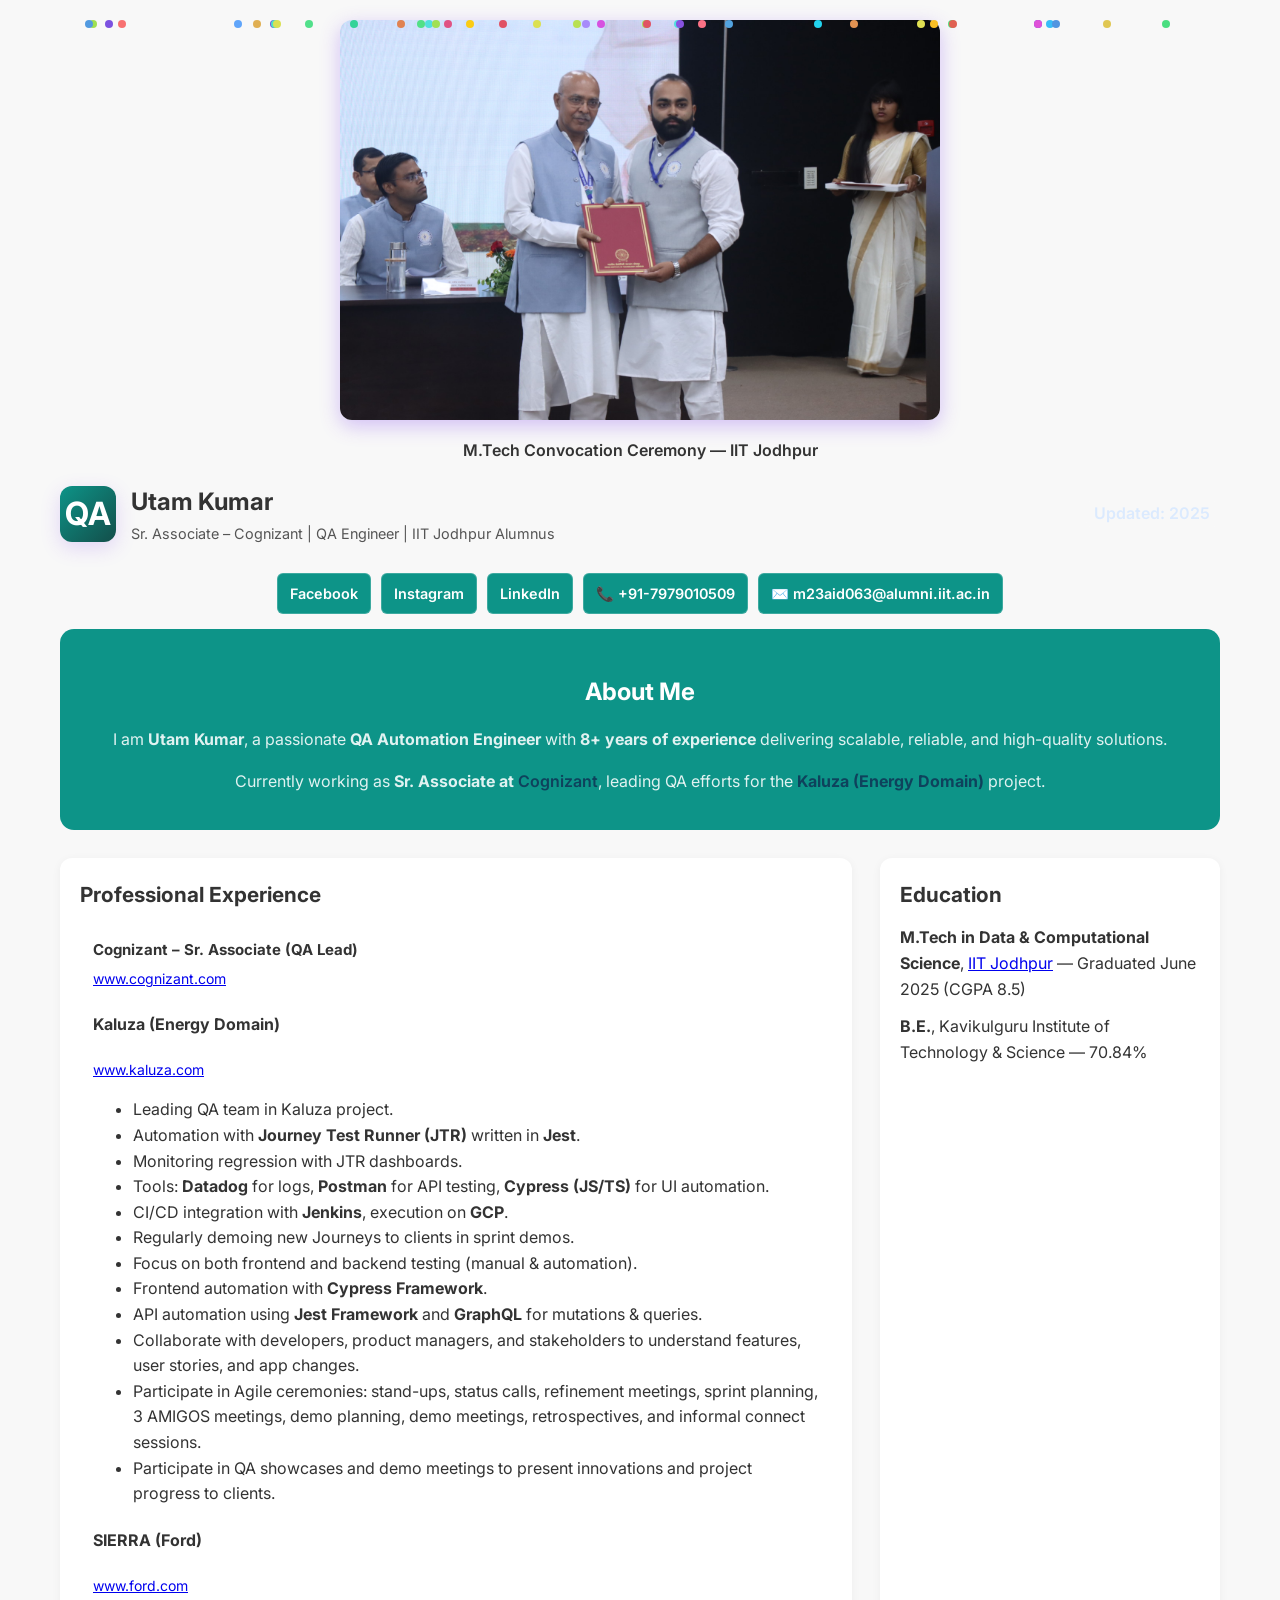
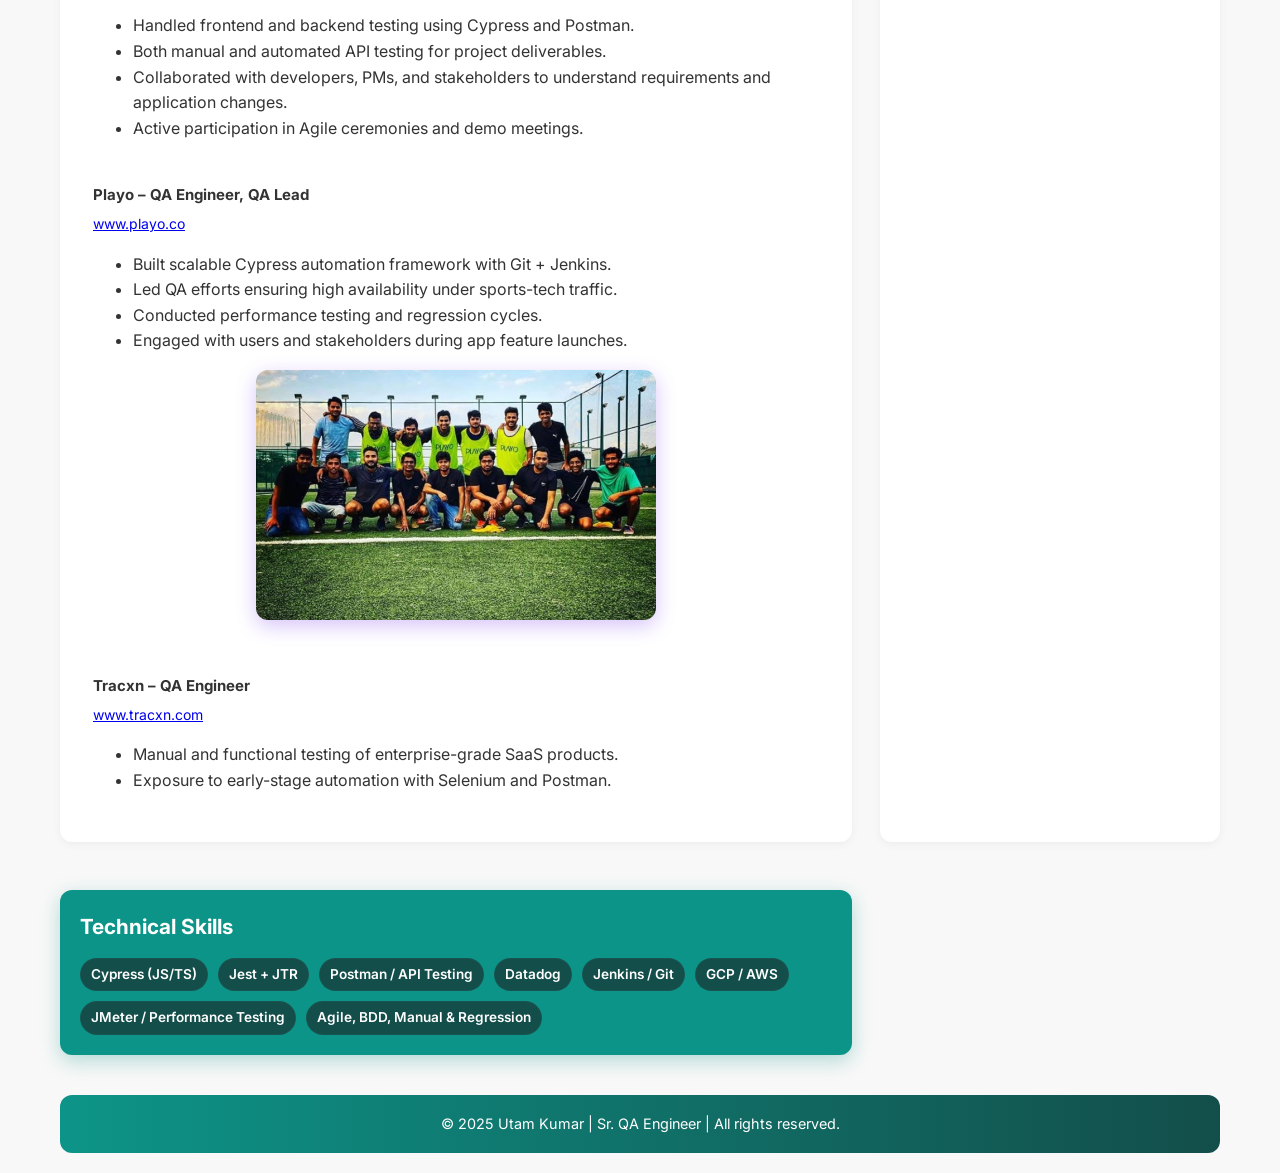
==== commit 166e0639: "updated script" ====
--- a/index.html
+++ b/index.html
@@ -141,23 +141,6 @@
           <p><strong>B.E.</strong>, Kavikulguru Institute of Technology & Science — 70.84%</p>
         </article>
       </div>
-
-      <!-- Skills Section -->
-      <!-- <div class="card">
-        <article>
-          <h2>Technical Skills</h2>
-          <div class="tools-list">
-            <div class="chip">Cypress (JS/TS)</div>
-            <div class="chip">Jest + JTR</div>
-            <div class="chip">Postman / API Testing</div>
-            <div class="chip">Datadog</div>
-            <div class="chip">Jenkins / Git</div>
-            <div class="chip">GCP / AWS</div>
-            <div class="chip">JMeter / Performance Testing</div>
-            <div class="chip">Agile, BDD, Manual & Regression</div>
-          </div>
-        </article>
-      </div> -->
       <div class="card skills-card">
         <article>
           <h2>Technical Skills</h2>
@@ -173,7 +156,6 @@
           </div>
         </article>
       </div>
-
     </main>
     <footer>
       <p>© 2025 Utam Kumar | Sr. QA Engineer | All rights reserved.</p>
